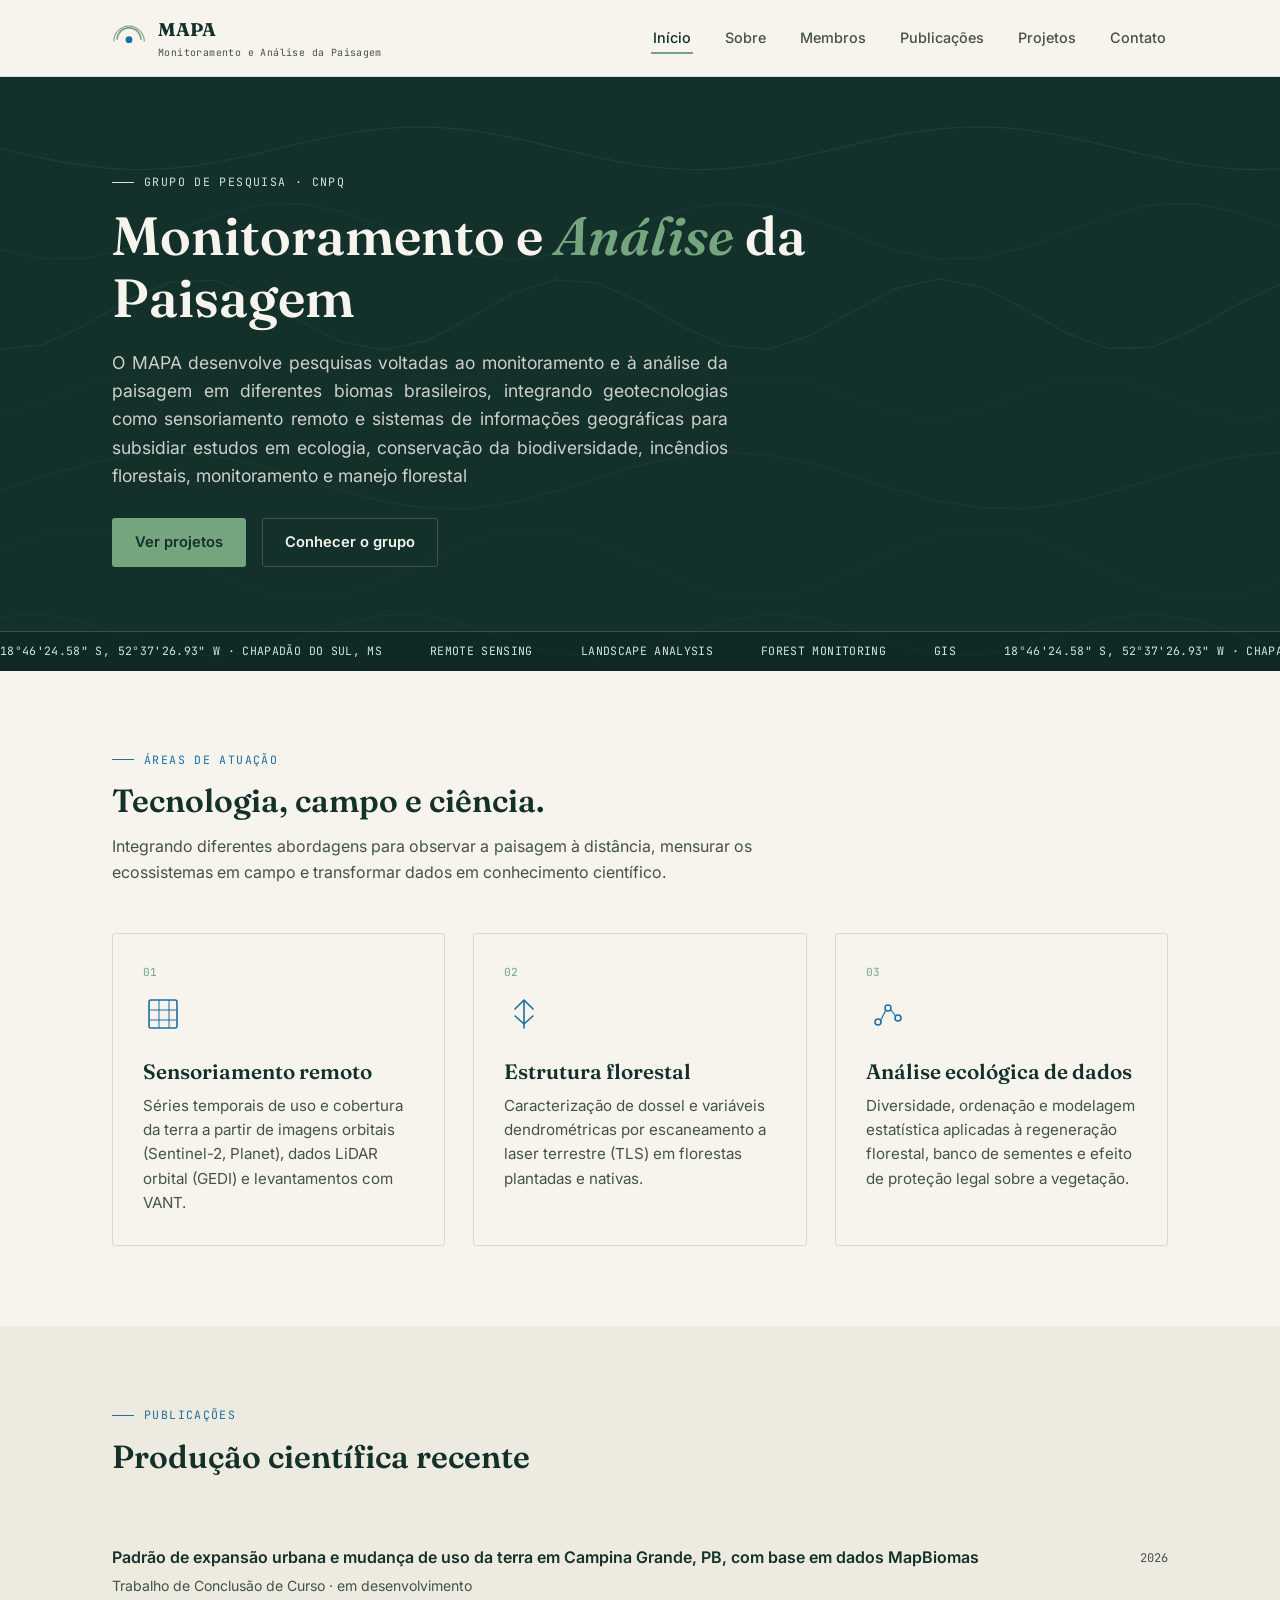
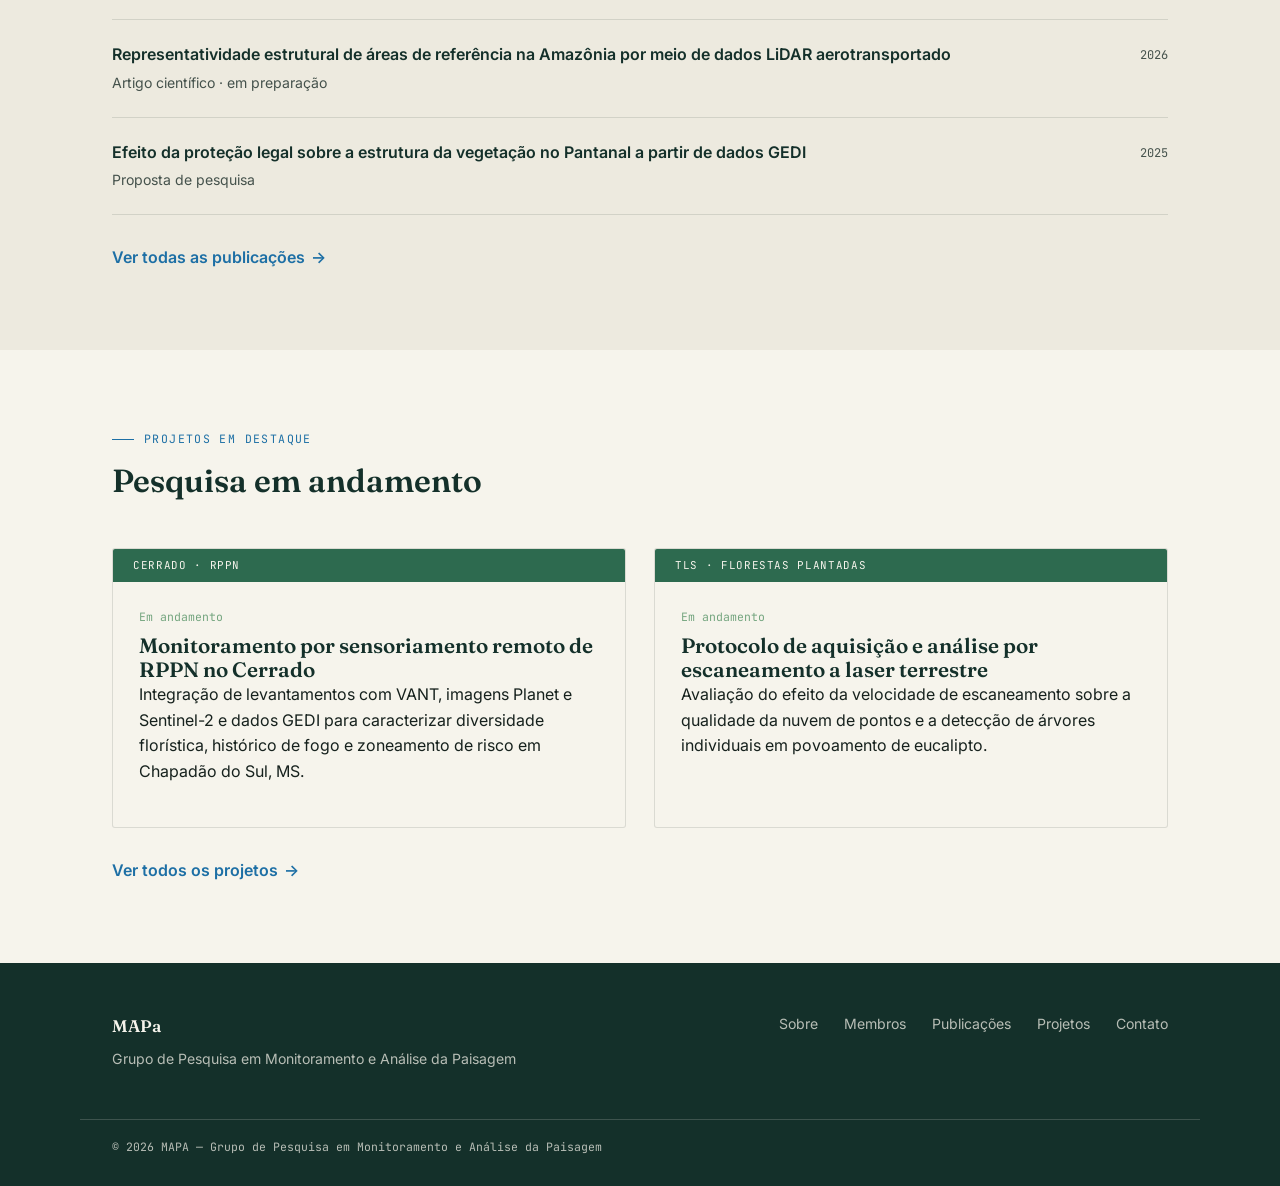
==== index.html @ 4687431b "Update index.html" ====
<!DOCTYPE html>
<html lang="pt-BR">
<head>
<meta charset="UTF-8">
<meta name="viewport" content="width=device-width, initial-scale=1.0">
<title>MAPA · Grupo de Pesquisa em Monitoramento e Análise da Paisagem</title>
<meta name="description" content="MAPA é um grupo de pesquisa dedicado ao monitoramento e à análise da paisagem por meio de sensoriamento remoto, estrutura florestal e ciência de dados ecológicos.">
<link rel="preconnect" href="https://fonts.googleapis.com">
<link rel="stylesheet" href="css/style.css">
</head>
<body>

<header class="site-header">
  <div class="wrap">
    <a href="index.html" class="brand">
      <svg class="brand-mark" viewBox="0 0 40 40" fill="none" xmlns="http://www.w3.org/2000/svg" aria-hidden="true">
        <path d="M2 24a18 18 0 1 1 36 0" stroke="#2D6A4F" stroke-width="1.5" opacity="0.55"/>
        <path d="M6 22a14 14 0 1 1 28 0" stroke="#74A57F" stroke-width="2"/>
        <circle cx="20" cy="22" r="4" fill="#1D6FA5"/>
      </svg>
      <span>MAPA<br><small>Monitoramento e Análise da Paisagem</small></span>
    </a>
    <button class="nav-toggle" aria-label="Abrir menu"><span></span><span></span><span></span></button>
    <nav class="primary-nav">
      <ul>
        <li><a href="index.html" class="active">Início</a></li>
        <li><a href="sobre.html">Sobre</a></li>
        <li><a href="membros.html">Membros</a></li>
        <li><a href="publicacoes.html">Publicações</a></li>
        <li><a href="projetos.html">Projetos</a></li>
        <li><a href="contato.html">Contato</a></li>
      </ul>
    </nav>
  </div>
</header>

<section class="hero">
  <svg class="hero-contours" viewBox="0 0 1200 500" preserveAspectRatio="none" xmlns="http://www.w3.org/2000/svg" aria-hidden="true">
    <path d="M0,60.0 L20,64.3 L40,68.3 L60,71.9 L80,74.7 L100,76.8 L120,77.8 L140,77.9 L160,76.9 L180,75.0 L200,72.2 L220,68.7 L240,64.7 L260,60.4 L280,56.1 L300,52.0 L320,48.4 L340,45.5 L360,43.4 L380,42.2 L400,42.1 L420,43.0 L440,44.8 L460,47.6 L480,51.0 L500,55.0 L520,59.2 L540,63.5 L560,67.6 L580,71.3 L600,74.3 L620,76.5 L640,77.7 L660,78.0 L680,77.2 L700,75.4 L720,72.7 L740,69.3 L760,65.4 L780,61.2 L800,56.9 L820,52.7 L840,49.0 L860,46.0 L880,43.7 L900,42.3 L920,42.0 L940,42.7 L960,44.4 L980,47.0 L1000,50.3 L1020,54.2 L1040,58.4 L1060,62.8 L1080,66.9 L1100,70.7 L1120,73.8 L1140,76.2 L1160,77.6 L1180,78.0 L1200,77.4" fill="none" stroke="#74A57F" stroke-width="1" opacity="0.25"/>
    <path d="M0,145.5 L40,153.1 L80,152.7 L120,144.4 L160,131.0 L200,117.3 L240,108.0 L280,106.4 L320,113.1 L360,125.6 L400,139.7 L440,150.4 L480,154.0 L520,149.2 L560,137.7 L600,123.5 L640,111.6 L680,106.1 L720,109.0 L760,119.2 L800,133.2 L840,146.1 L880,153.3 L920,152.4 L960,143.7 L1000,130.2 L1040,116.6 L1080,107.7 L1120,106.6 L1160,113.6 L1200,126.4" fill="none" stroke="#1D6FA5" stroke-width="1" opacity="0.3"/>
    <path d="M0,229.6 L40,225.6 L80,208.9 L120,187.8 L160,172.8 L200,171.2 L240,184.0 L280,204.7 L320,223.1 L360,230.0 L400,222.0 L440,203.1 L480,182.7 L520,170.8 L560,173.5 L600,189.3 L640,210.4 L680,226.4 L720,229.3 L760,217.6 L800,197.2 L840,178.2 L880,170.0 L920,176.7 L960,194.9 L1000,215.7 L1040,228.7 L1080,227.4 L1120,212.5 L1160,191.5 L1200,174.6" fill="none" stroke="#74A57F" stroke-width="1" opacity="0.22"/>
    <path d="M0,285.5 L40,273.6 L80,259.3 L120,252.1 L160,256.8 L200,270.3 L240,283.6 L280,287.9 L320,280.2 L360,265.8 L400,254.2 L440,253.1 L480,263.2 L520,277.9 L560,287.3 L600,285.2 L640,273.0 L680,258.8 L720,252.0 L760,257.2 L800,270.9 L840,284.0 L880,287.8 L920,279.7 L960,265.2 L1000,253.9 L1040,253.3 L1080,263.8 L1120,278.4 L1160,287.5 L1200,284.9" fill="none" stroke="#1D6FA5" stroke-width="1" opacity="0.18"/>
    <path d="M0,348.0 L40,336.7 L80,326.1 L120,318.6 L160,316.0 L200,318.8 L240,326.4 L280,337.1 L320,348.4 L360,357.8 L400,363.2 L440,363.4 L480,358.3 L520,349.0 L560,337.7 L600,326.9 L640,319.1 L680,316.0 L720,318.3 L760,325.5 L800,336.0 L840,347.4 L880,357.1 L920,362.9 L960,363.6 L1000,358.9 L1040,350.0 L1080,338.8 L1120,327.8 L1160,319.7 L1200,316.1" fill="none" stroke="#74A57F" stroke-width="1" opacity="0.16"/>
    <path d="M0,399.5 L40,385.5 L80,380.0 L120,385.0 L160,398.8 L200,416.5 L240,431.9 L280,439.6 L320,437.1 L360,425.0 L400,407.7 L440,391.2 L480,381.3 L520,381.4 L560,391.5 L600,408.0 L640,425.3 L680,437.2 L720,439.6 L760,431.7 L800,416.2 L840,398.5 L880,384.9 L920,380.0 L960,385.6 L1000,399.7 L1040,417.4 L1080,432.5 L1120,439.8 L1160,436.6 L1200,424.1" fill="none" stroke="#1D6FA5" stroke-width="1" opacity="0.14"/>
    <path d="M0,454.3 L40,452.4 L80,459.2 L120,471.4 L160,482.9 L200,488.0 L240,484.2 L280,473.3 L320,460.8 L360,452.9 L400,453.5 L440,462.2 L480,474.9 L520,485.1 L560,487.8 L600,481.7 L640,469.8 L680,458.0 L720,452.1 L760,455.2 L800,465.6 L840,478.2 L880,486.7 L920,487.0 L960,478.8 L1000,466.3 L1040,455.6 L1080,452.1 L1120,457.4 L1160,469.1 L1200,481.1" fill="none" stroke="#74A57F" stroke-width="1" opacity="0.12"/>
  </svg>

  <div class="wrap">
    <div class="hero-inner fade-in">
      <div class="eyebrow">Grupo de Pesquisa · CNPq</div>
      <h1>Monitoramento e <em>Análise</em> da Paisagem</h1>
      <p class="lede" style="text-align: justify;">O MAPA desenvolve pesquisas voltadas ao monitoramento e à análise da paisagem em diferentes biomas brasileiros, integrando geotecnologias como sensoriamento remoto e sistemas de informações geográficas para subsidiar estudos em ecologia, conservação da biodiversidade, incêndios florestais, monitoramento e manejo florestal</p>
      <div class="hero-actions">
        <a href="projetos.html" class="btn btn-primary">Ver projetos</a>
        <a href="sobre.html" class="btn btn-ghost">Conhecer o grupo</a>
      </div>
    </div>
  </div>

  <div class="ticker">
    <div class="ticker-track">
      <span>18°46'24.58" S, 52°37'26.93" W · CHAPADÃO DO SUL, MS</span>
      <span>REMOTE SENSING</span>
      <span>LANDSCAPE ANALYSIS</span>
      <span>FOREST MONITORING</span>
      <span>GIS</span>
      <span>18°46'24.58" S, 52°37'26.93" W · CHAPADÃO DO SUL, MS</span>
      <span>REMOTE SENSING</span>
      <span>LANDSCAPE ANALYSIS</span>
      <span>FOREST MONITORING</span>
      <span>GIS</span>
    </div>
  </div>
</section>

<section class="section">
  <div class="wrap">
    <div class="section-head">
      <div class="eyebrow">Áreas de atuação</div>
      <h2>Tecnologia, campo e ciência.</h2>
      <p style="text-align: justify;">Integrando diferentes abordagens para observar a paisagem à distância, mensurar os ecossistemas em campo e transformar dados em conhecimento científico.</p>
    </div>
    <div class="grid-3">
      <div class="card">
        <span class="card-index">01</span>
        <svg class="icon" viewBox="0 0 40 40" fill="none" xmlns="http://www.w3.org/2000/svg" aria-hidden="true">
          <rect x="6" y="6" width="28" height="28" rx="2" stroke="currentColor" stroke-width="1.6"/>
          <path d="M6 16h28M6 26h28M16 6v28M26 6v28" stroke="currentColor" stroke-width="1"/>
        </svg>
        <h3>Sensoriamento remoto</h3>
        <p>Séries temporais de uso e cobertura da terra a partir de imagens orbitais (Sentinel-2, Planet), dados LiDAR orbital (GEDI) e levantamentos com VANT.</p>
      </div>
      <div class="card">
        <span class="card-index">02</span>
        <svg class="icon" viewBox="0 0 40 40" fill="none" xmlns="http://www.w3.org/2000/svg" aria-hidden="true">
          <path d="M20 6v28M20 6l-9 9M20 6l9 9M11 22l9 8 9-8" stroke="currentColor" stroke-width="1.6" stroke-linecap="round" stroke-linejoin="round"/>
        </svg>
        <h3>Estrutura florestal</h3>
        <p>Caracterização de dossel e variáveis dendrométricas por escaneamento a laser terrestre (TLS) em florestas plantadas e nativas.</p>
      </div>
      <div class="card">
        <span class="card-index">03</span>
        <svg class="icon" viewBox="0 0 40 40" fill="none" xmlns="http://www.w3.org/2000/svg" aria-hidden="true">
          <circle cx="12" cy="28" r="3" stroke="currentColor" stroke-width="1.6"/>
          <circle cx="22" cy="14" r="3" stroke="currentColor" stroke-width="1.6"/>
          <circle cx="32" cy="24" r="3" stroke="currentColor" stroke-width="1.6"/>
          <path d="M14.6 26.5L19.6 16.5M24.6 15.5L29.6 22" stroke="currentColor" stroke-width="1.2"/>
        </svg>
        <h3>Análise ecológica de dados</h3>
        <p>Diversidade, ordenação e modelagem estatística aplicadas à regeneração florestal, banco de sementes e efeito de proteção legal sobre a vegetação.</p>
      </div>
    </div>
  </div>
</section>

<section class="section section-alt">
  <div class="wrap">
    <div class="section-head">
      <div class="eyebrow">Publicações</div>
      <h2>Produção científica recente</h2>
    </div>

    <div class="list-row">
      <div>
        <div class="title">Padrão de expansão urbana e mudança de uso da terra em Campina Grande, PB, com base em dados MapBiomas</div>
        <div class="authors">Trabalho de Conclusão de Curso · em desenvolvimento</div>
      </div>
      <div class="meta">2026</div>
    </div>
    <div class="list-row">
      <div>
        <div class="title">Representatividade estrutural de áreas de referência na Amazônia por meio de dados LiDAR aerotransportado</div>
        <div class="authors">Artigo científico · em preparação</div>
      </div>
      <div class="meta">2026</div>
    </div>
    <div class="list-row">
      <div>
        <div class="title">Efeito da proteção legal sobre a estrutura da vegetação no Pantanal a partir de dados GEDI</div>
        <div class="authors">Proposta de pesquisa</div>
      </div>
      <div class="meta">2025</div>
    </div>

    <div class="section-foot">
      <a href="publicacoes.html" class="link-arrow">Ver todas as publicações</a>
    </div>
  </div>
</section>

<section class="section">
  <div class="wrap">
    <div class="section-head">
      <div class="eyebrow">Projetos em destaque</div>
      <h2>Pesquisa em andamento</h2>
    </div>
    <div class="grid-2">
      <div class="project-card">
        <div class="tag-strip">Cerrado · RPPN</div>
        <div class="body">
          <span class="status">Em andamento</span>
          <h3>Monitoramento por sensoriamento remoto de RPPN no Cerrado</h3>
          <p>Integração de levantamentos com VANT, imagens Planet e Sentinel-2 e dados GEDI para caracterizar diversidade florística, histórico de fogo e zoneamento de risco em Chapadão do Sul, MS.</p>
        </div>
      </div>
      <div class="project-card">
        <div class="tag-strip">TLS · Florestas plantadas</div>
        <div class="body">
          <span class="status">Em andamento</span>
          <h3>Protocolo de aquisição e análise por escaneamento a laser terrestre</h3>
          <p>Avaliação do efeito da velocidade de escaneamento sobre a qualidade da nuvem de pontos e a detecção de árvores individuais em povoamento de eucalipto.</p>
        </div>
      </div>
    </div>
    <div class="section-foot">
      <a href="projetos.html" class="link-arrow">Ver todos os projetos</a>
    </div>
  </div>
</section>

<footer class="site-footer">
  <div class="wrap">
    <div>
      <div class="foot-brand">MAPa</div>
      <p>Grupo de Pesquisa em Monitoramento e Análise da Paisagem</p>
    </div>
    <div class="foot-links">
      <a href="sobre.html">Sobre</a>
      <a href="membros.html">Membros</a>
      <a href="publicacoes.html">Publicações</a>
      <a href="projetos.html">Projetos</a>
      <a href="contato.html">Contato</a>
    </div>
  </div>
  <div class="wrap foot-bottom">
    © 2026 MAPA — Grupo de Pesquisa em Monitoramento e Análise da Paisagem
  </div>
</footer>

<script src="js/main.js"></script>
</body>
</html>
---- css/style.css ----
/* =========================================================
   MAPa — Grupo de Pesquisa em Monitoramento e Análise da Paisagem
   Design tokens
   ========================================================= */

@import url('https://fonts.googleapis.com/css2?family=Fraunces:ital,opsz,wght@0,9..144,400;0,9..144,500;0,9..144,600;0,9..144,700;1,9..144,500&family=Inter:wght@400;500;600;700&family=JetBrains+Mono:wght@400;500&display=swap');

:root{
  /* color */
  --forest-deep:  #14302A;
  --forest-mid:   #2D6A4F;
  --moss:         #74A57F;
  --sky-blue:     #1D6FA5;
  --sky-pale:     #CFE3EE;
  --paper:        #F6F4EC;
  --paper-dim:    #EDEADF;
  --ink:          #16211D;
  --ink-soft:     #45524C;
  --soil:         #B5651D;
  --line:         rgba(22,33,29,0.12);
  --line-on-dark: rgba(246,244,236,0.18);

  /* type */
  --font-display: 'Fraunces', serif;
  --font-body: 'Inter', sans-serif;
  --font-mono: 'JetBrains Mono', monospace;

  /* layout */
  --maxw: 1120px;
  --radius: 3px;
}

*, *::before, *::after{ box-sizing: border-box; }

html{ scroll-behavior: smooth; }

body{
  margin:0;
  background: var(--paper);
  color: var(--ink);
  font-family: var(--font-body);
  font-size: 16px;
  line-height: 1.6;
  -webkit-font-smoothing: antialiased;
}

img{ max-width:100%; display:block; }

a{ color: inherit; text-decoration: none; }

.wrap{
  max-width: var(--maxw);
  margin: 0 auto;
  padding: 0 32px;
}

h1,h2,h3,h4{
  font-family: var(--font-display);
  font-weight: 600;
  line-height: 1.15;
  margin: 0;
  color: var(--forest-deep);
}

h2{ font-size: 2rem; }
h3{ font-size: 1.3rem; }

p{ margin: 0 0 1em 0; }

.eyebrow{
  font-family: var(--font-mono);
  font-size: 0.72rem;
  letter-spacing: 0.12em;
  text-transform: uppercase;
  color: var(--sky-blue);
  display:flex;
  align-items:center;
  gap: 10px;
  margin-bottom: 14px;
}
.eyebrow::before{
  content:"";
  width: 22px; height: 1px;
  background: var(--sky-blue);
  display:inline-block;
}

/* focus visibility */
a:focus-visible, button:focus-visible{
  outline: 2px solid var(--sky-blue);
  outline-offset: 3px;
}

@media (prefers-reduced-motion: reduce){
  *{ animation: none !important; transition: none !important; }
  html{ scroll-behavior: auto; }
}

/* =========================================================
   Header / Nav
   ========================================================= */

.site-header{
  position: sticky;
  top: 0;
  z-index: 50;
  background: var(--paper);
  border-bottom: 1px solid var(--line);
}

.site-header .wrap{
  display:flex;
  align-items:center;
  justify-content:space-between;
  height: 76px;
}

.brand{
  display:flex;
  align-items:center;
  gap: 12px;
  font-family: var(--font-display);
  font-weight: 700;
  font-size: 1.15rem;
  color: var(--forest-deep);
}

.brand-mark{
  width: 34px; height: 34px;
  flex-shrink:0;
}

.brand small{
  display:block;
  font-family: var(--font-mono);
  font-weight: 400;
  font-size: 0.62rem;
  letter-spacing: 0.04em;
  color: var(--ink-soft);
  text-transform: none;
}

nav.primary-nav ul{
  list-style:none;
  display:flex;
  gap: 30px;
  margin:0; padding:0;
}

nav.primary-nav a{
  font-size: 0.9rem;
  font-weight: 500;
  color: var(--ink-soft);
  padding: 6px 2px;
  border-bottom: 2px solid transparent;
  transition: color .15s ease, border-color .15s ease;
}

nav.primary-nav a:hover,
nav.primary-nav a.active{
  color: var(--forest-deep);
  border-color: var(--moss);
}

.nav-toggle{
  display:none;
  background:none; border:none; cursor:pointer;
  padding: 8px;
}
.nav-toggle span{
  display:block; width: 22px; height: 2px; background: var(--forest-deep);
  margin: 4px 0;
}

@media (max-width: 820px){
  nav.primary-nav{
    position:absolute;
    top: 76px; left:0; right:0;
    background: var(--paper);
    border-bottom: 1px solid var(--line);
    display:none;
  }
  nav.primary-nav.open{ display:block; }
  nav.primary-nav ul{
    flex-direction:column;
    gap:0;
    padding: 8px 32px 20px;
  }
  nav.primary-nav li{ border-bottom: 1px solid var(--line); }
  nav.primary-nav a{ display:block; padding: 14px 0; border-bottom:none; }
  .nav-toggle{ display:block; }
}

/* =========================================================
   Hero
   ========================================================= */

.hero{
  position:relative;
  background: var(--forest-deep);
  color: var(--paper);
  overflow:hidden;
  padding: 96px 0 0 0;
}

.hero-contours{
  position:absolute;
  inset:0;
  width:100%;
  height:100%;
  opacity: 0.5;
}

.hero .wrap{
  position:relative;
  z-index:2;
}

.hero-inner{
  max-width: 720px;
  padding-bottom: 64px;
}

.hero .eyebrow{ color: var(--sky-pale); }
.hero .eyebrow::before{ background: var(--sky-pale); }

.hero h1{
  color: var(--paper);
  font-size: clamp(2.1rem, 4.2vw, 3.4rem);
  margin-bottom: 20px;
}

.hero h1 em{
  font-style: italic;
  color: var(--moss);
}

.hero p.lede{
  font-size: 1.1rem;
  color: rgba(246,244,236,0.82);
  max-width: 56ch;
}

.hero-actions{
  display:flex;
  gap: 16px;
  margin-top: 28px;
}

.btn{
  display:inline-flex;
  align-items:center;
  gap:8px;
  padding: 12px 22px;
  border-radius: var(--radius);
  font-weight: 600;
  font-size: 0.92rem;
  border: 1px solid transparent;
  cursor:pointer;
}

.btn-primary{
  background: var(--moss);
  color: var(--forest-deep);
}
.btn-primary:hover{ background: #86b491; }

.btn-ghost{
  border-color: var(--line-on-dark);
  color: var(--paper);
}
.btn-ghost:hover{ border-color: var(--paper); }

/* coordinate ticker */
.ticker{
  position: relative;
  z-index: 2;
  border-top: 1px solid var(--line-on-dark);
  background: rgba(0,0,0,0.14);
  overflow:hidden;
  white-space:nowrap;
}
.ticker-track{
  display:inline-flex;
  align-items:center;
  gap: 48px;
  padding: 10px 0;
  font-family: var(--font-mono);
  font-size: 0.72rem;
  letter-spacing: 0.03em;
  color: var(--sky-pale);
  animation: ticker-scroll 32s linear infinite;
}
.ticker-track span{ flex-shrink:0; }
@keyframes ticker-scroll{
  from{ transform: translateX(0); }
  to{ transform: translateX(-50%); }
}

/* =========================================================
   Focus areas / feature grid
   ========================================================= */

.section{ padding: 80px 0; }
.section-tight{ padding: 56px 0; }
.section-alt{ background: var(--paper-dim); }
.section-dark{ background: var(--forest-deep); color: var(--paper); }

.section-head{
  max-width: 640px;
  margin-bottom: 48px;
}

.section-head h2{ margin-bottom: 14px; }
.section-dark .section-head h2{ color: var(--paper); }
.section-head p{ color: var(--ink-soft); }
.section-dark .section-head p{ color: rgba(246,244,236,0.75); }

.grid-3{
  display:grid;
  grid-template-columns: repeat(3, 1fr);
  gap: 28px;
}
.grid-2{
  display:grid;
  grid-template-columns: repeat(2, 1fr);
  gap: 28px;
}

@media (max-width: 900px){
  .grid-3{ grid-template-columns: 1fr; }
  .grid-2{ grid-template-columns: 1fr; }
}

.card{
  background: var(--paper);
  border: 1px solid var(--line);
  border-radius: var(--radius);
  padding: 30px;
}

.card .icon{
  width: 40px; height: 40px;
  margin-bottom: 18px;
  color: var(--sky-blue);
}

.card h3{ margin-bottom: 10px; }
.card p{ color: var(--ink-soft); font-size: 0.95rem; margin-bottom: 0; }

.card-index{
  font-family: var(--font-mono);
  font-size: 0.7rem;
  color: var(--moss);
  margin-bottom: 12px;
  display:block;
}

/* =========================================================
   Lists: publications, projects preview, members
   ========================================================= */

.list-row{
  display:flex;
  justify-content:space-between;
  gap: 24px;
  padding: 22px 0;
  border-bottom: 1px solid var(--line);
}
.list-row:first-child{ border-top: 1px solid var(--line); }

.list-row .meta{
  font-family: var(--font-mono);
  font-size: 0.75rem;
  color: var(--ink-soft);
  white-space: nowrap;
  padding-top: 4px;
}

.list-row .title{
  font-weight: 600;
  color: var(--forest-deep);
  margin-bottom: 4px;
}

.list-row .authors{
  font-size: 0.88rem;
  color: var(--ink-soft);
}

.section-foot{
  margin-top: 30px;
}

.link-arrow{
  font-weight: 600;
  color: var(--sky-blue);
  display:inline-flex;
  align-items:center;
  gap: 6px;
}
.link-arrow::after{ content:"→"; }

/* project cards */
.project-card{
  border: 1px solid var(--line);
  border-radius: var(--radius);
  overflow:hidden;
  background: var(--paper);
}
.project-card .tag-strip{
  background: var(--forest-mid);
  color: var(--paper);
  font-family: var(--font-mono);
  font-size: 0.68rem;
  letter-spacing: 0.06em;
  text-transform: uppercase;
  padding: 8px 20px;
}
.project-card .body{ padding: 26px; }
.project-card .status{
  font-family: var(--font-mono);
  font-size: 0.72rem;
  color: var(--moss);
  margin-bottom: 8px;
  display:block;
}

/* =========================================================
   Team / members
   ========================================================= */

.team-grid{
  display:grid;
  grid-template-columns: repeat(3, 1fr);
  gap: 32px 28px;
}
@media (max-width: 900px){ .team-grid{ grid-template-columns: repeat(2,1fr); } }
@media (max-width: 600px){ .team-grid{ grid-template-columns: 1fr; } }

.member{
  border-top: 2px solid var(--forest-mid);
  padding-top: 16px;
}
.member .avatar{
  width: 100%;
  aspect-ratio: 1;
  background: var(--paper-dim);
  border: 1px solid var(--line);
  border-radius: var(--radius);
  margin-bottom: 14px;
  display:flex;
  align-items:center;
  justify-content:center;
  color: var(--moss);
}
.member h3{ font-size: 1.05rem; margin-bottom: 2px; }
.member .role{
  font-family: var(--font-mono);
  font-size: 0.72rem;
  color: var(--sky-blue);
  text-transform: uppercase;
  letter-spacing: 0.04em;
  margin-bottom: 10px;
  display:block;
}
.member p{ font-size: 0.88rem; color: var(--ink-soft); }
.member .links{ display:flex; gap: 14px; margin-top: 10px; }
.member .links a{
  font-family: var(--font-mono);
  font-size: 0.72rem;
  color: var(--forest-mid);
  border-bottom: 1px solid var(--moss);
}

.group-label{
  font-family: var(--font-mono);
  font-size: 0.78rem;
  text-transform: uppercase;
  letter-spacing: 0.08em;
  color: var(--ink-soft);
  border-bottom: 1px solid var(--line);
  padding-bottom: 10px;
  margin: 56px 0 30px;
}
.group-label:first-of-type{ margin-top: 0; }

/* =========================================================
   Page hero (inner pages, simpler than home)
   ========================================================= */

.page-hero{
  background: var(--forest-deep);
  color: var(--paper);
  padding: 64px 0 40px;
  position:relative;
  overflow:hidden;
}
.page-hero .wrap{ position:relative; z-index:2; }
.page-hero h1{ color: var(--paper); font-size: clamp(1.8rem, 3.5vw, 2.6rem); }
.page-hero p{ color: rgba(246,244,236,0.78); max-width: 60ch; margin-top: 14px; }

/* =========================================================
   Contact
   ========================================================= */

.contact-grid{
  display:grid;
  grid-template-columns: 1fr 1fr;
  gap: 50px;
}
@media (max-width: 800px){ .contact-grid{ grid-template-columns: 1fr; } }

.contact-item{
  display:flex;
  gap: 16px;
  padding: 18px 0;
  border-bottom: 1px solid var(--line);
}
.contact-item .icon{ width: 22px; height:22px; color: var(--sky-blue); flex-shrink:0; margin-top: 3px; }
.contact-item .label{
  font-family: var(--font-mono);
  font-size: 0.7rem;
  text-transform: uppercase;
  letter-spacing: 0.06em;
  color: var(--ink-soft);
  margin-bottom: 4px;
}
.contact-item .value{ font-weight: 500; }

form.contact-form{ display:flex; flex-direction:column; gap: 16px; }
form.contact-form label{
  font-family: var(--font-mono);
  font-size: 0.72rem;
  text-transform: uppercase;
  letter-spacing: 0.05em;
  color: var(--ink-soft);
  margin-bottom: 6px;
  display:block;
}
form.contact-form input,
form.contact-form textarea{
  width:100%;
  padding: 12px 14px;
  border: 1px solid var(--line);
  border-radius: var(--radius);
  background: #fff;
  font-family: var(--font-body);
  font-size: 0.95rem;
  color: var(--ink);
}
form.contact-form textarea{ resize: vertical; min-height: 120px; }
form.contact-form button{ align-self:flex-start; margin-top: 6px; }

/* =========================================================
   Footer
   ========================================================= */

footer.site-footer{
  background: var(--forest-deep);
  color: rgba(246,244,236,0.72);
  padding: 50px 0 30px;
  font-size: 0.88rem;
}
footer.site-footer .wrap{
  display:flex;
  justify-content:space-between;
  align-items:flex-start;
  flex-wrap:wrap;
  gap: 24px;
}
footer.site-footer .foot-brand{
  font-family: var(--font-display);
  font-weight: 600;
  color: var(--paper);
  font-size: 1.05rem;
  margin-bottom: 8px;
}
footer.site-footer a:hover{ color: var(--paper); }
footer.site-footer .foot-links{ display:flex; gap: 26px; }
footer.site-footer .foot-bottom{
  border-top: 1px solid var(--line-on-dark);
  margin-top: 34px;
  padding-top: 18px;
  font-family: var(--font-mono);
  font-size: 0.72rem;
}

/* Simple fade-in on load */
.fade-in{ animation: fadeIn .6s ease both; }
@keyframes fadeIn{ from{ opacity:0; transform: translateY(6px);} to{ opacity:1; transform:none; } }
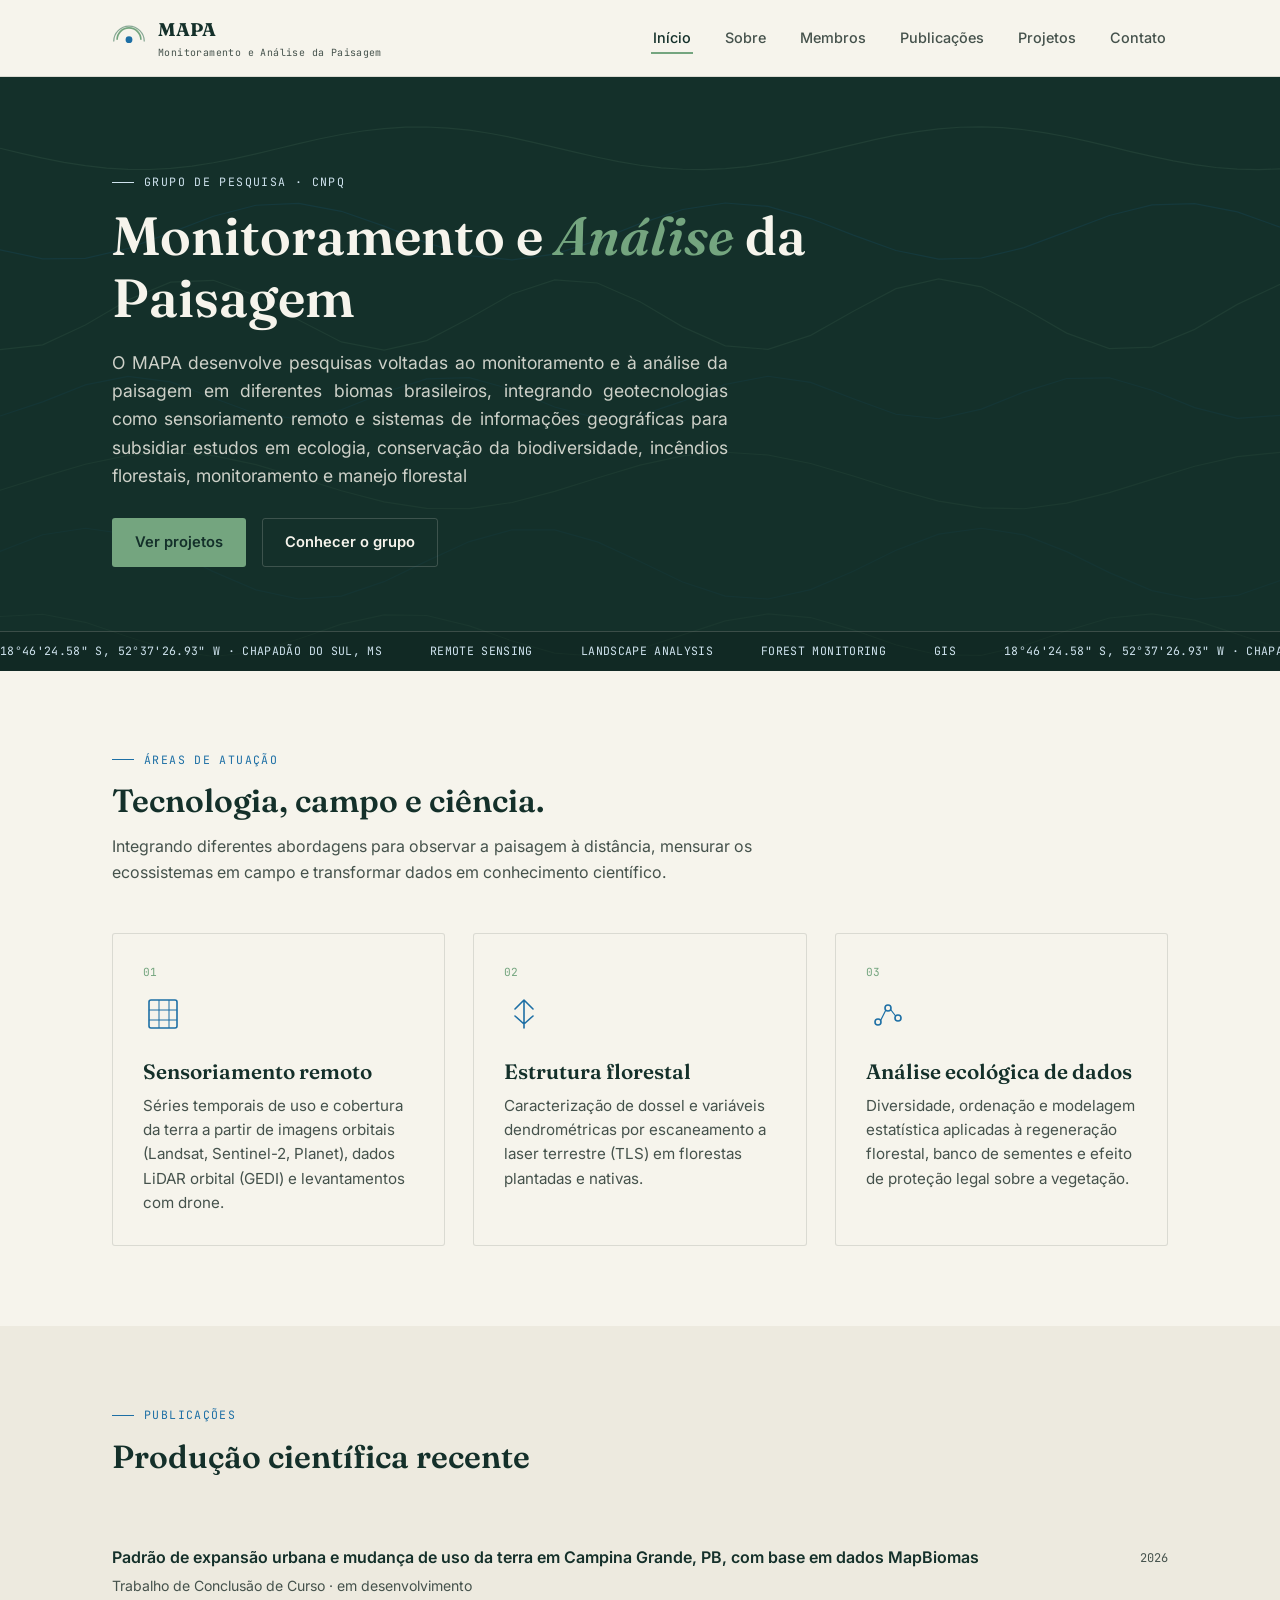
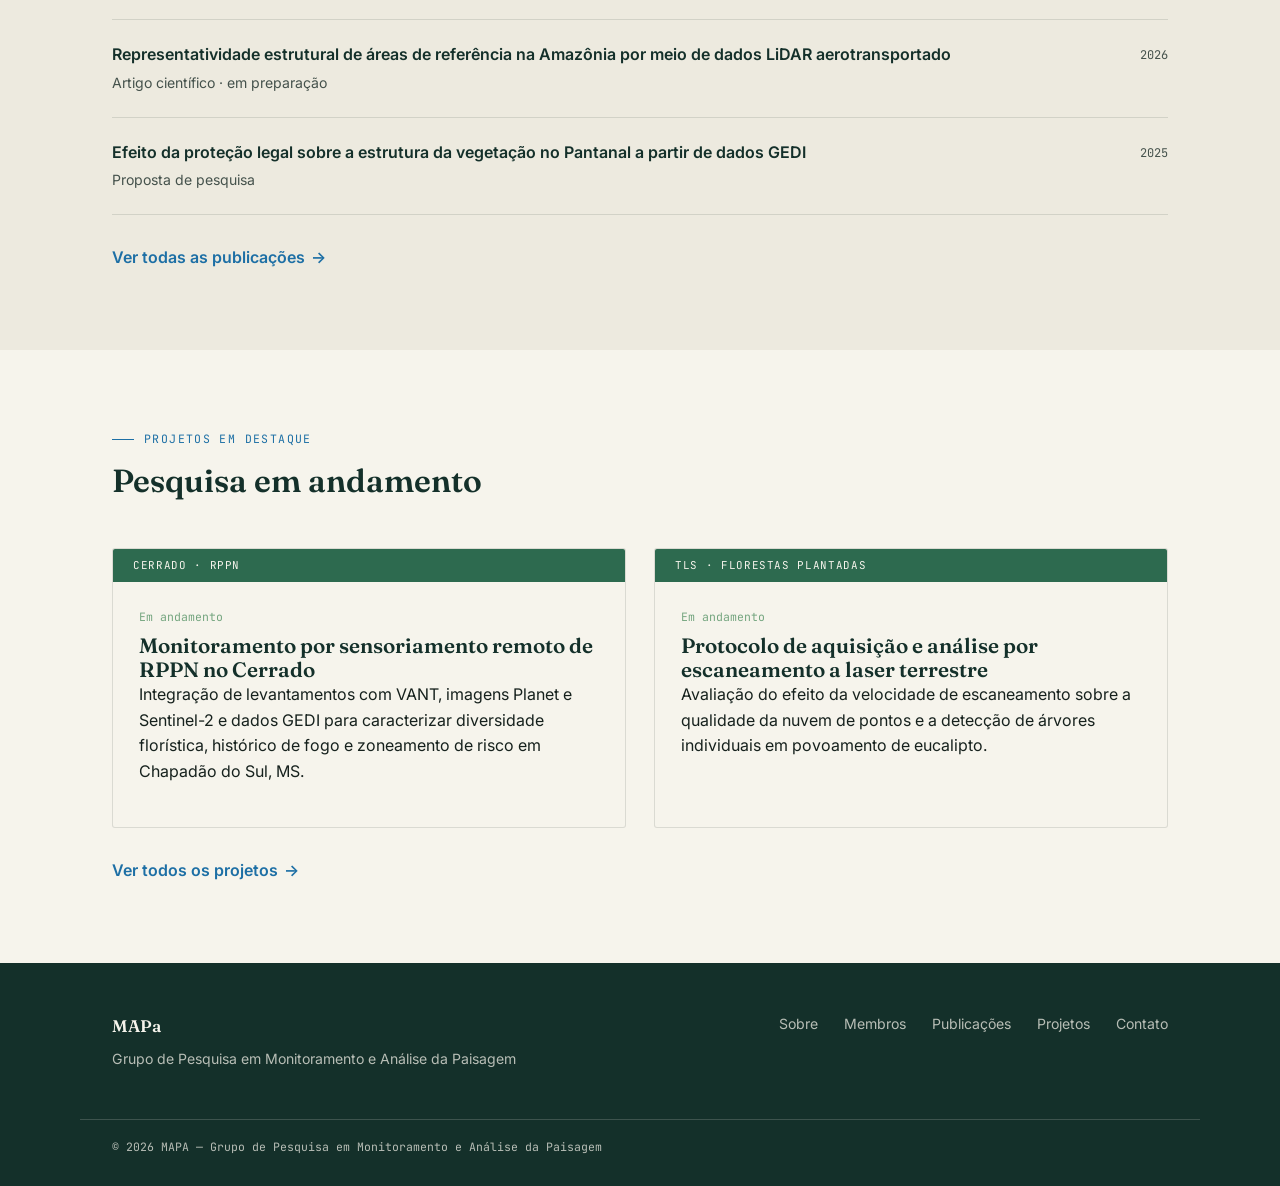
==== commit 705b3e14: "Update index.html" ====
--- a/index.html
+++ b/index.html
@@ -88,7 +88,7 @@
           <path d="M6 16h28M6 26h28M16 6v28M26 6v28" stroke="currentColor" stroke-width="1"/>
         </svg>
         <h3>Sensoriamento remoto</h3>
-        <p>Séries temporais de uso e cobertura da terra a partir de imagens orbitais (Sentinel-2, Planet), dados LiDAR orbital (GEDI) e levantamentos com VANT.</p>
+        <p>Séries temporais de uso e cobertura da terra a partir de imagens orbitais (Landsat, Sentinel-2, Planet), dados LiDAR orbital (GEDI) e levantamentos com drone.</p>
       </div>
       <div class="card">
         <span class="card-index">02</span>
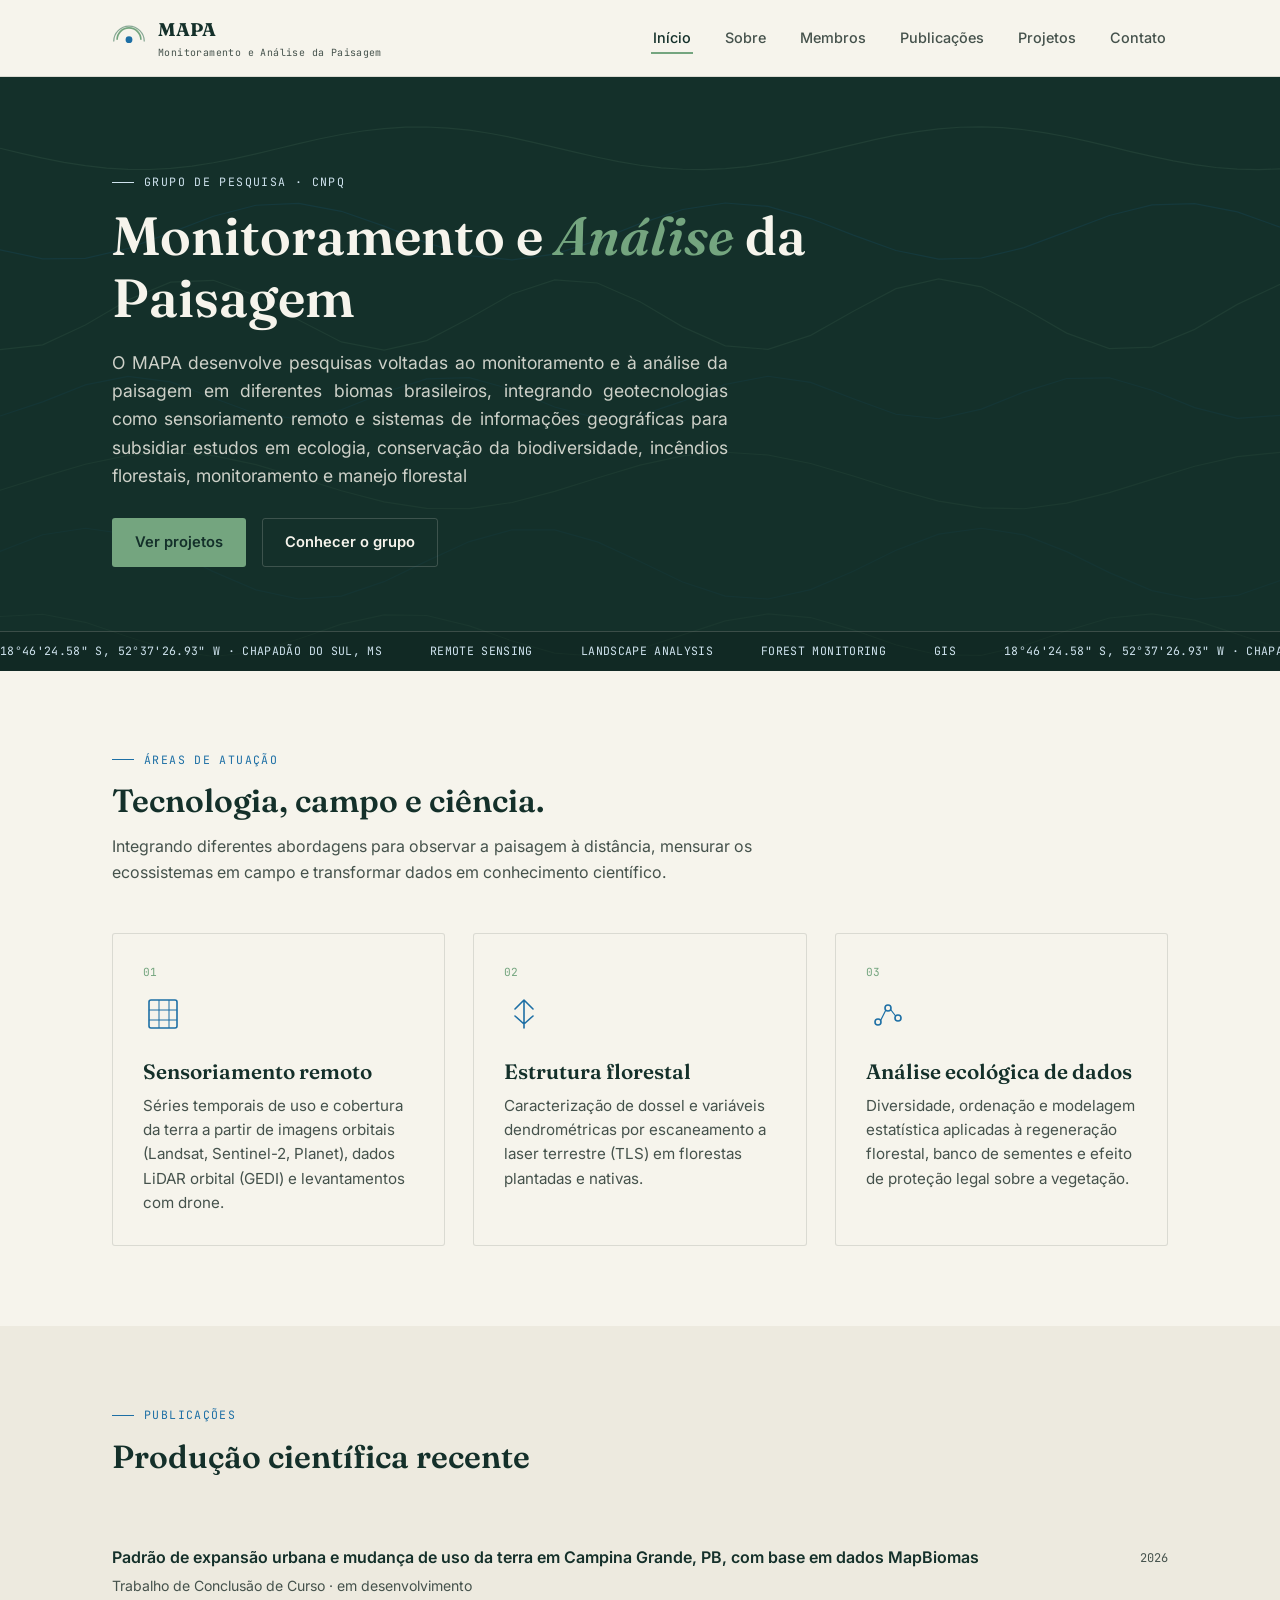
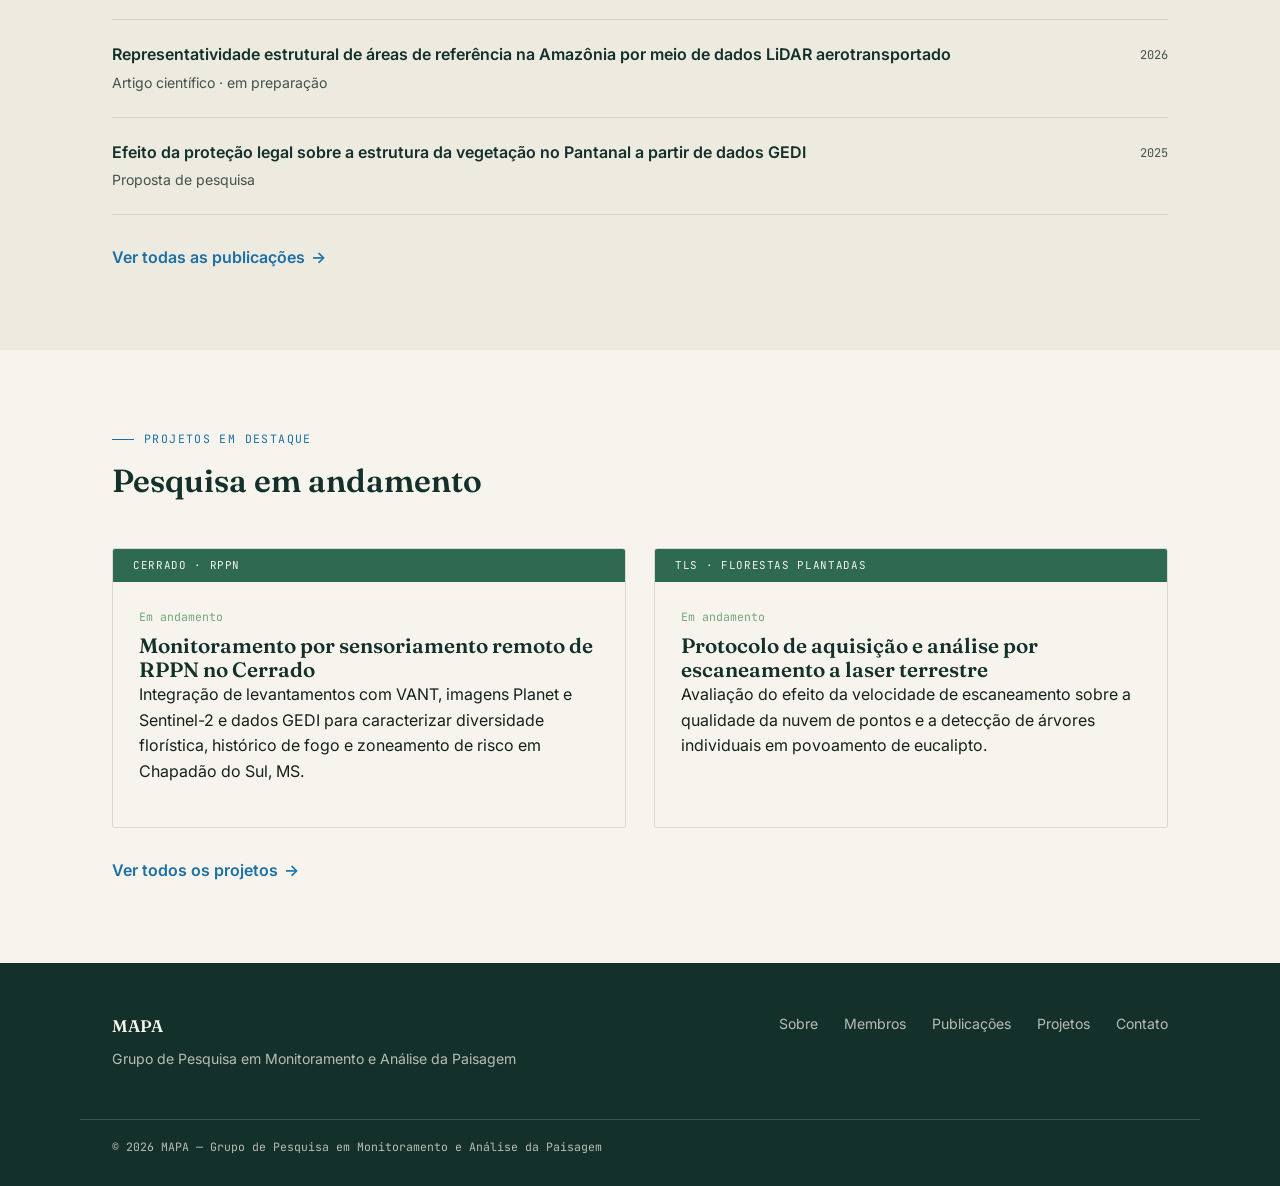
==== commit 95e7ee9b: "Update index.html" ====
--- a/index.html
+++ b/index.html
@@ -181,7 +181,7 @@
 <footer class="site-footer">
   <div class="wrap">
     <div>
-      <div class="foot-brand">MAPa</div>
+      <div class="foot-brand">MAPA</div>
       <p>Grupo de Pesquisa em Monitoramento e Análise da Paisagem</p>
     </div>
     <div class="foot-links">
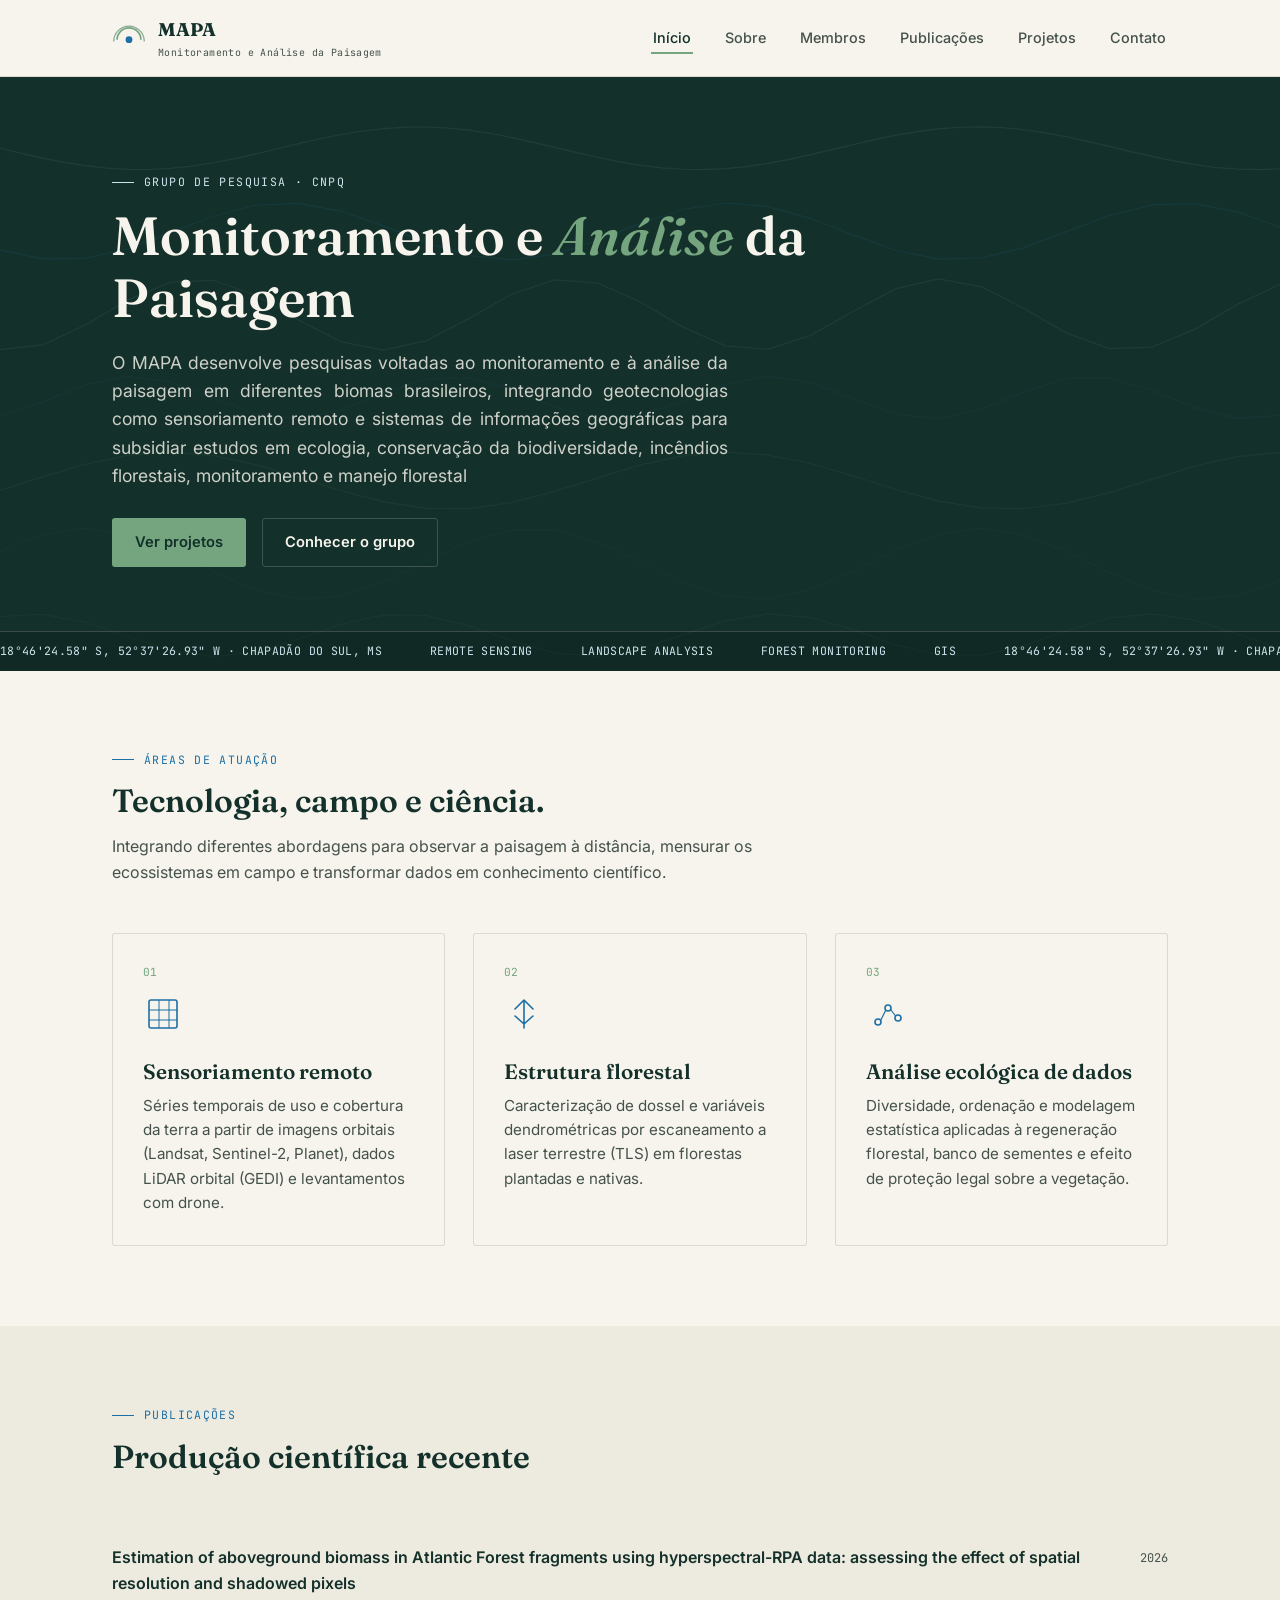
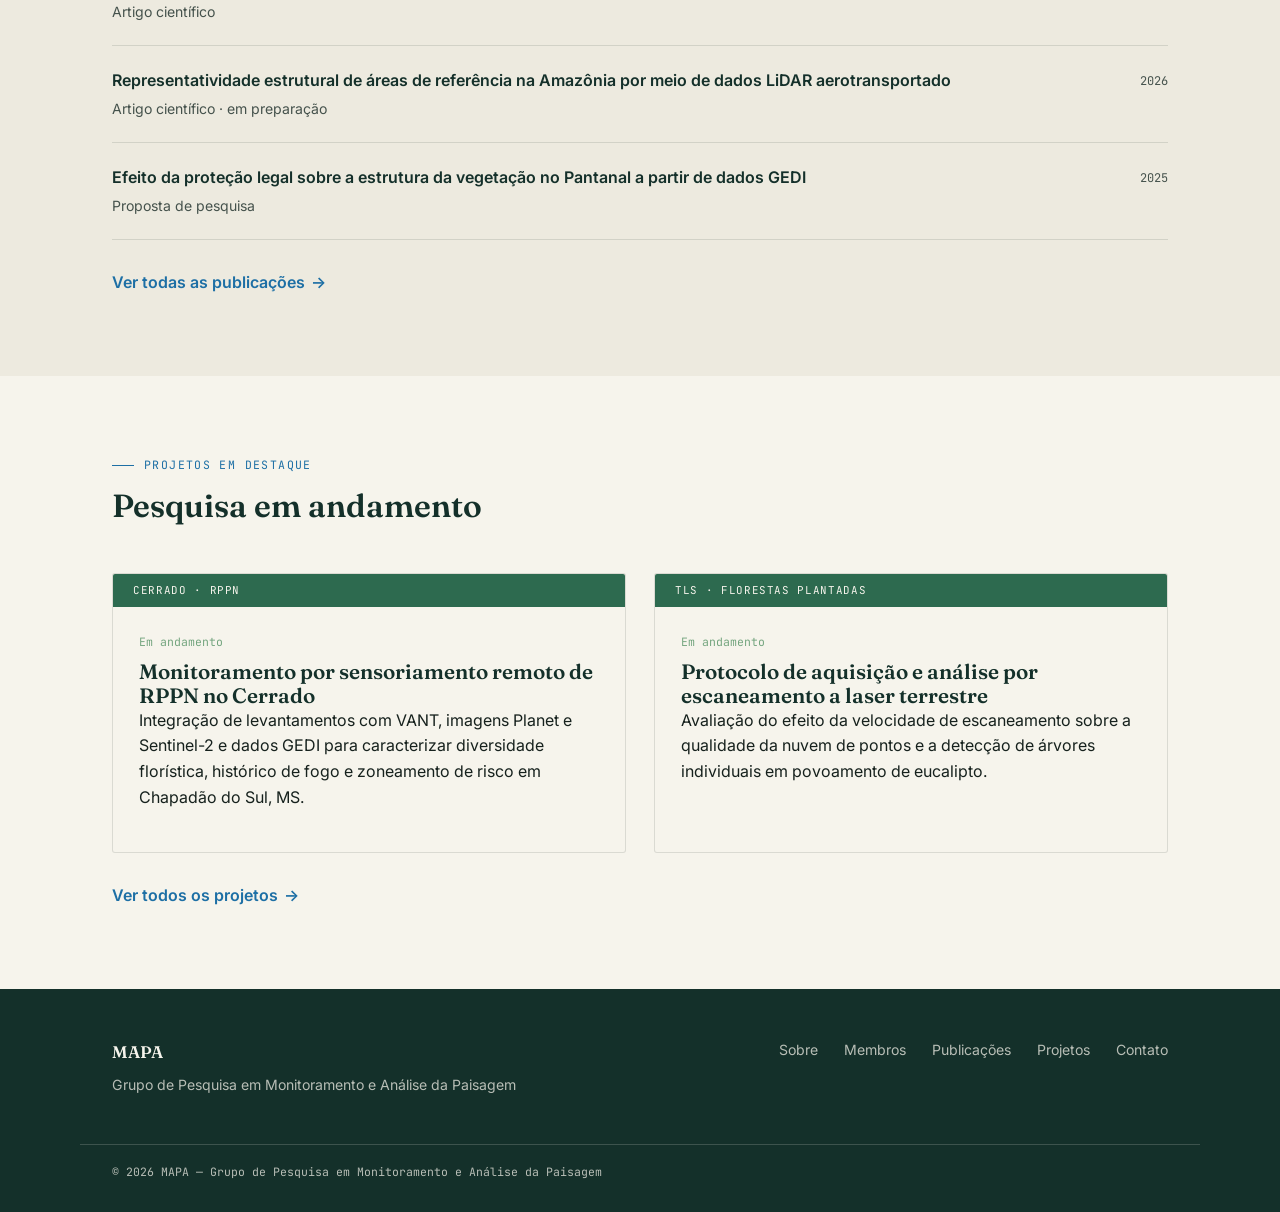
==== commit bb97722f: "Update index.html" ====
--- a/index.html
+++ b/index.html
@@ -122,8 +122,8 @@
 
     <div class="list-row">
       <div>
-        <div class="title">Padrão de expansão urbana e mudança de uso da terra em Campina Grande, PB, com base em dados MapBiomas</div>
-        <div class="authors">Trabalho de Conclusão de Curso · em desenvolvimento</div>
+        <div class="title">Estimation of aboveground biomass in Atlantic Forest fragments using hyperspectral-RPA data: assessing the effect of spatial resolution and shadowed pixels</div>
+        <div class="authors">Artigo científico</div>
       </div>
       <div class="meta">2026</div>
     </div>
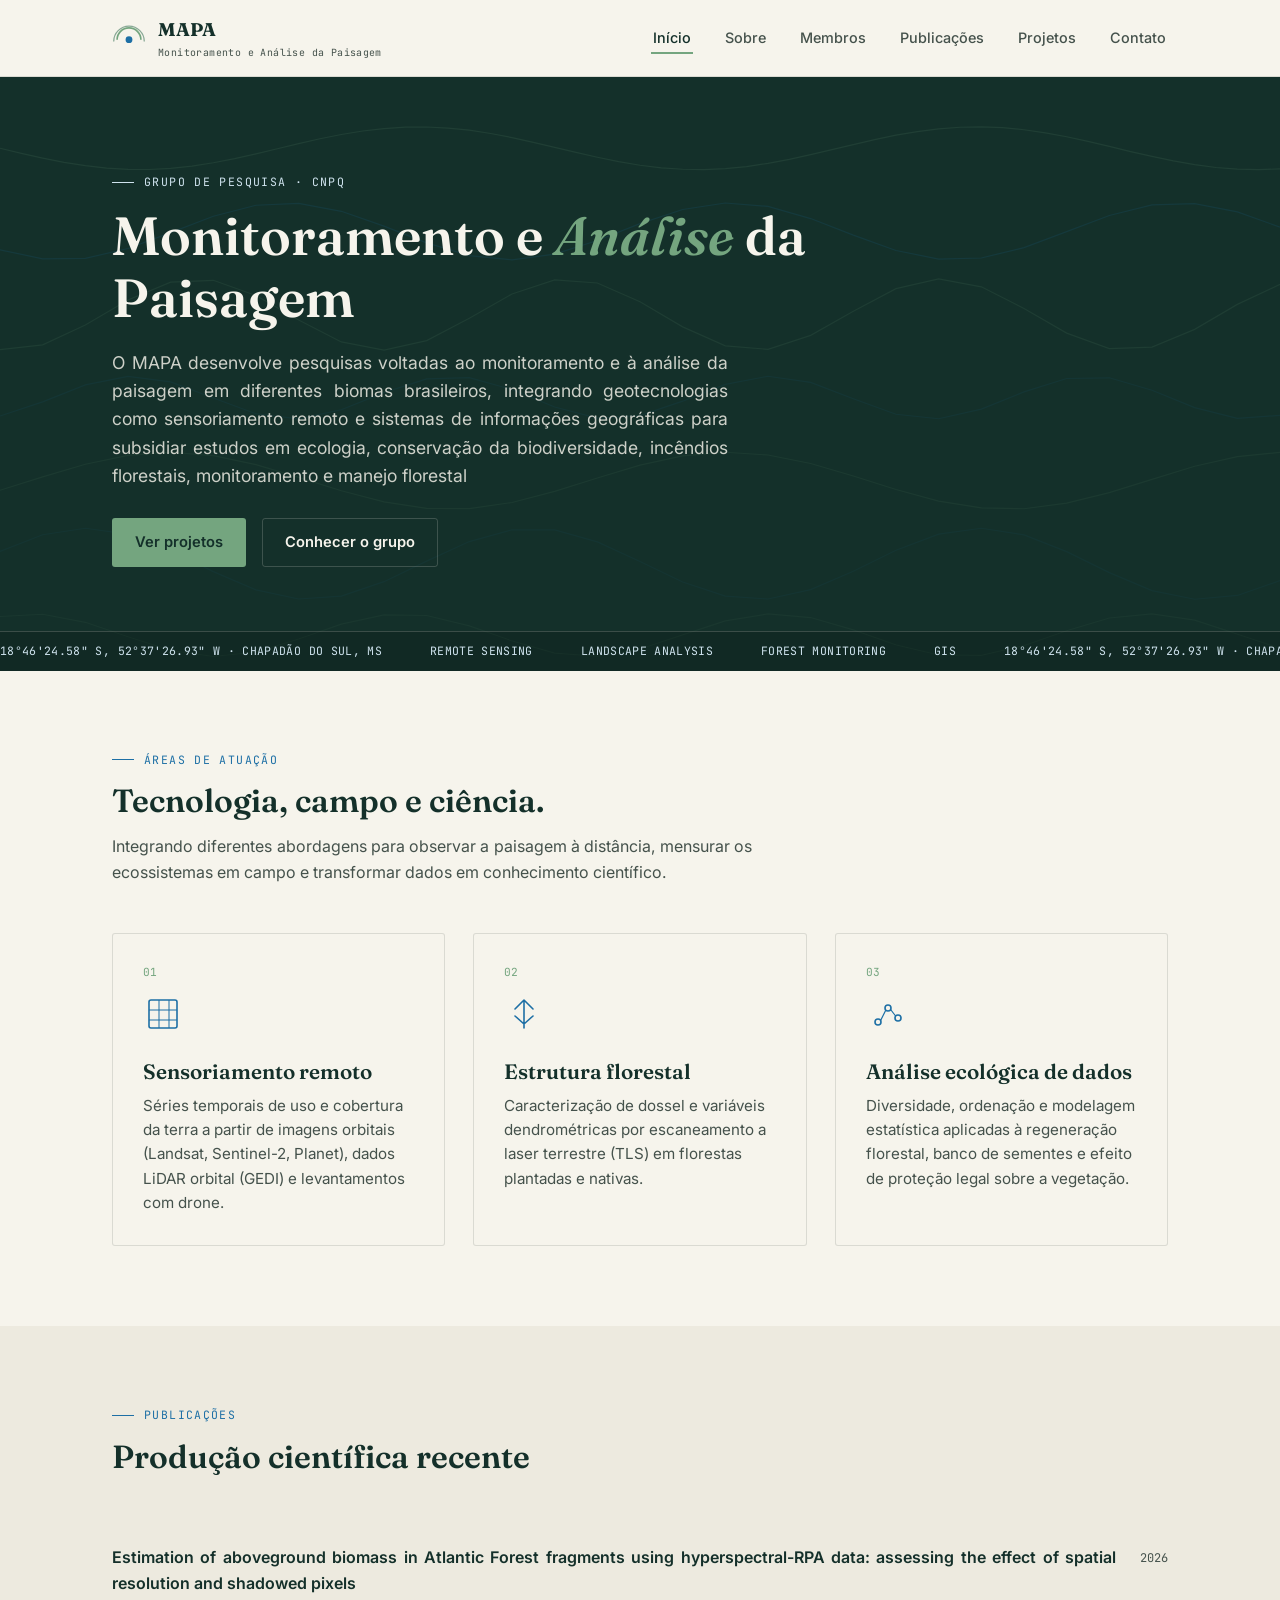
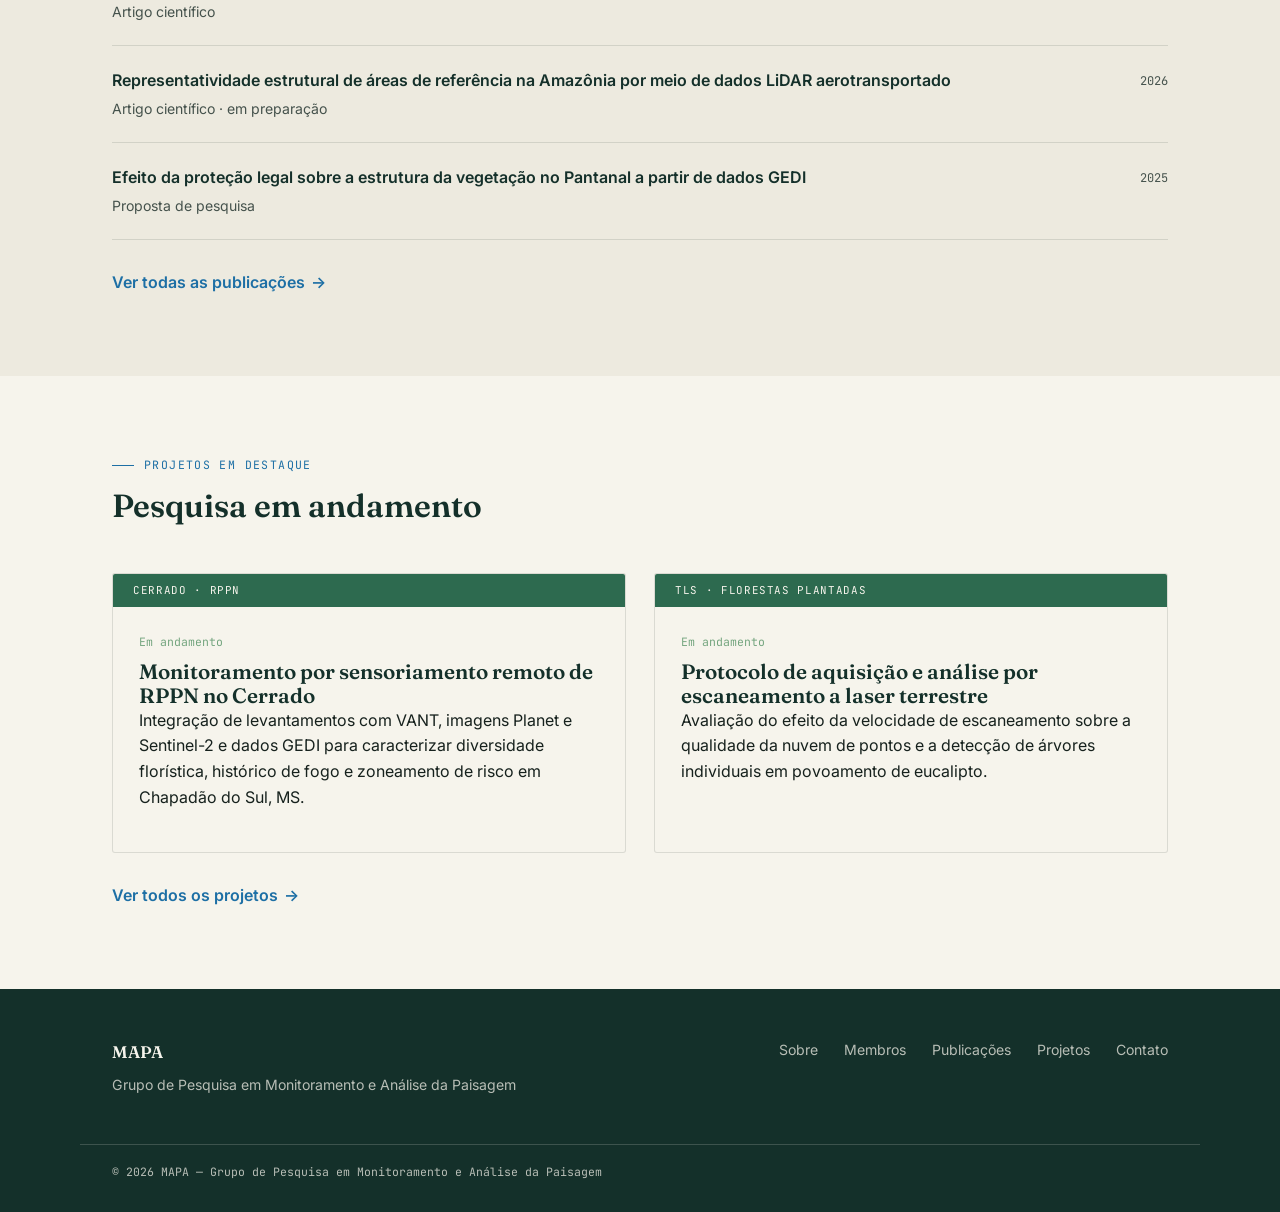
==== commit f3be3fc8: "Update index.html" ====
--- a/index.html
+++ b/index.html
@@ -122,7 +122,7 @@
 
     <div class="list-row">
       <div>
-        <div class="title">Estimation of aboveground biomass in Atlantic Forest fragments using hyperspectral-RPA data: assessing the effect of spatial resolution and shadowed pixels</div>
+        <div class="title" style="text-align: justify;">Estimation of aboveground biomass in Atlantic Forest fragments using hyperspectral-RPA data: assessing the effect of spatial resolution and shadowed pixels</div>
         <div class="authors">Artigo científico</div>
       </div>
       <div class="meta">2026</div>
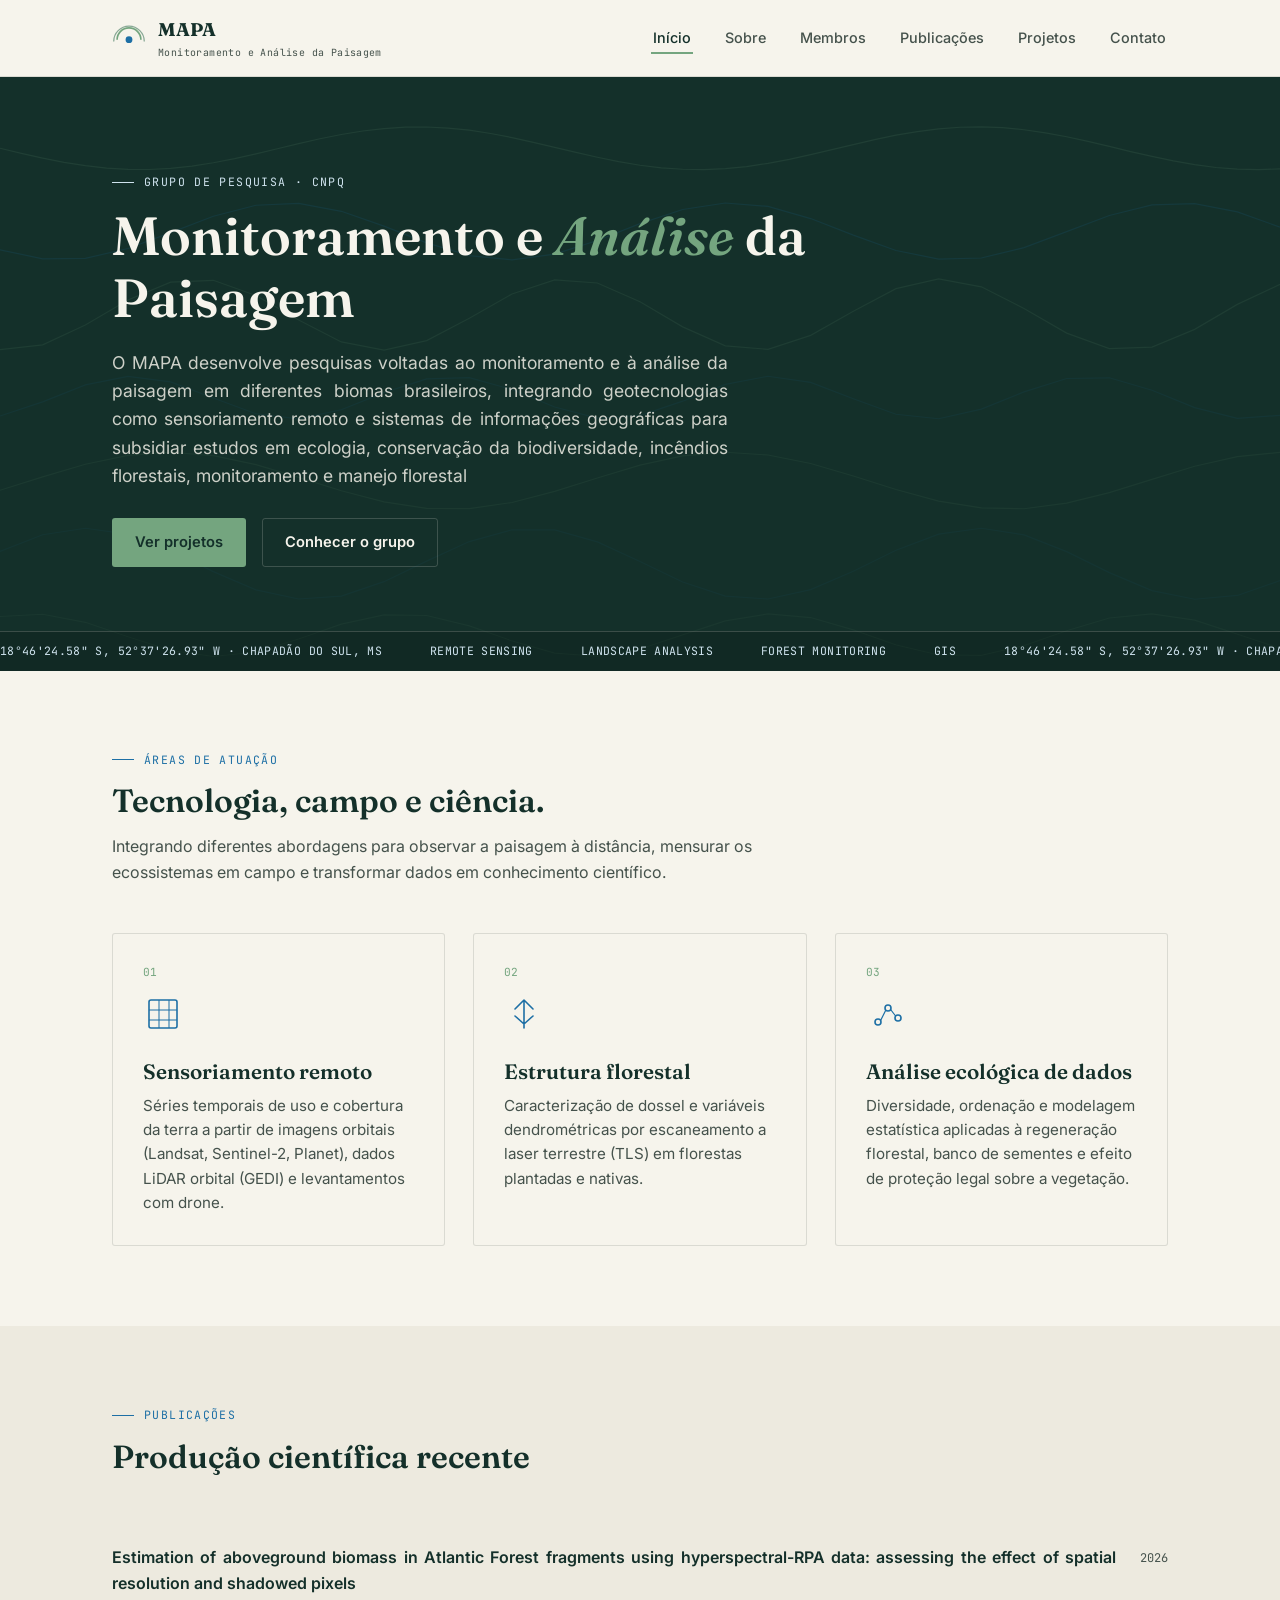
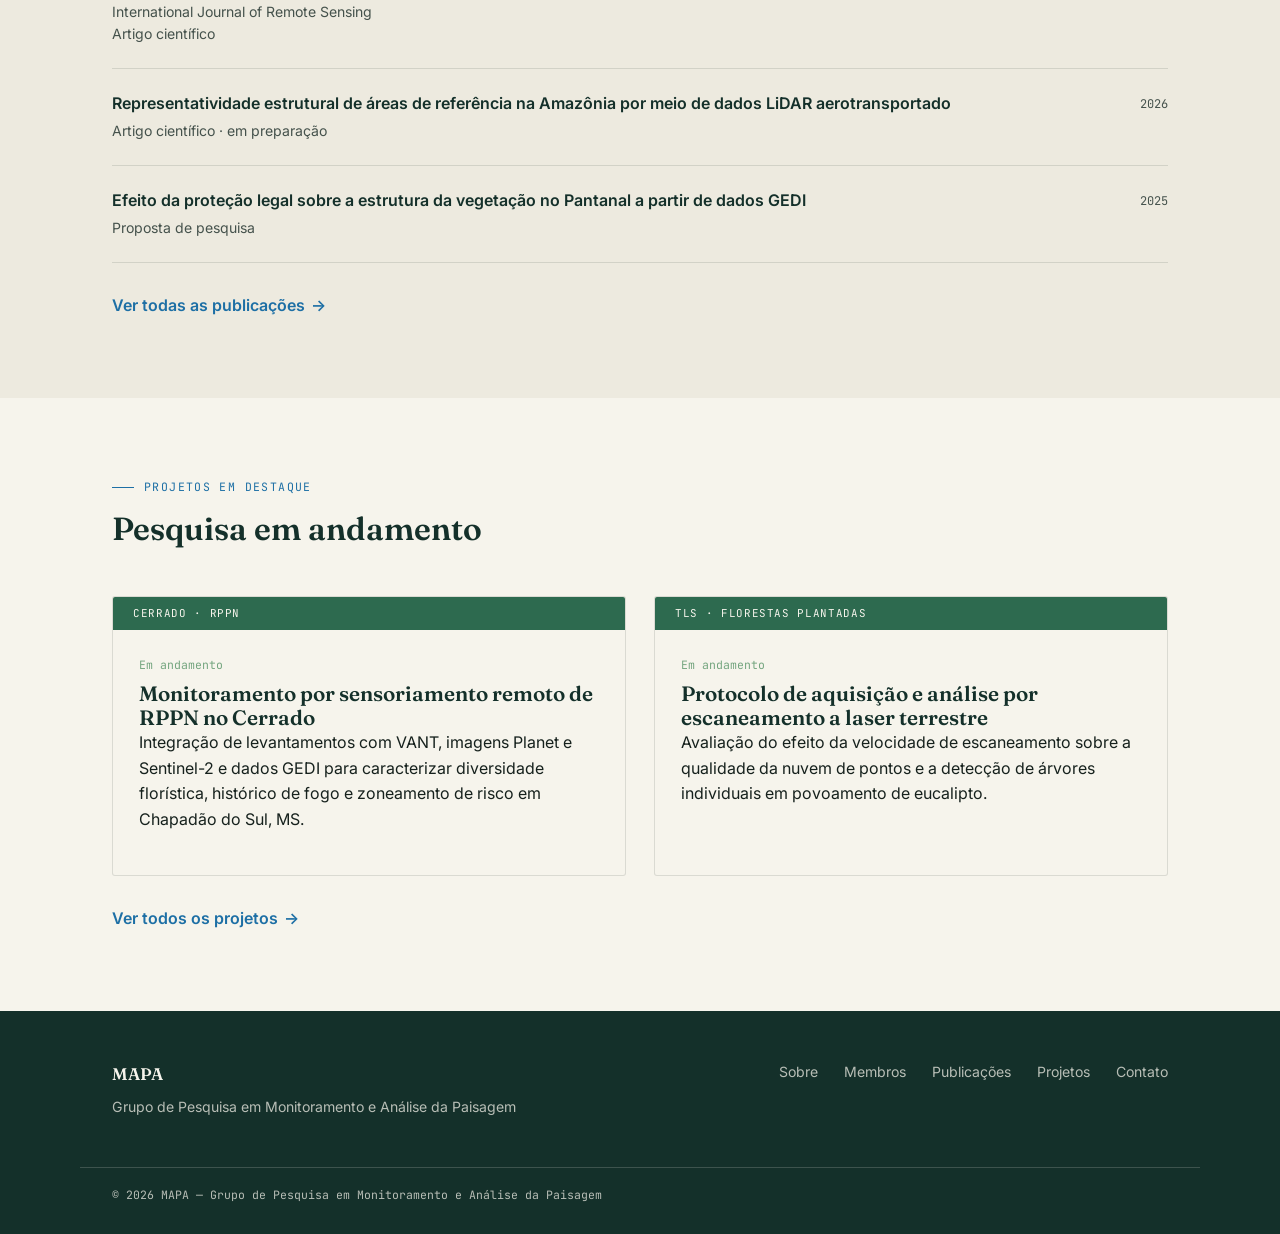
==== commit e14d05c5: "Update index.html" ====
--- a/index.html
+++ b/index.html
@@ -123,6 +123,7 @@
     <div class="list-row">
       <div>
         <div class="title" style="text-align: justify;">Estimation of aboveground biomass in Atlantic Forest fragments using hyperspectral-RPA data: assessing the effect of spatial resolution and shadowed pixels</div>
+        <div class="authors">International Journal of Remote Sensing</div>
         <div class="authors">Artigo científico</div>
       </div>
       <div class="meta">2026</div>
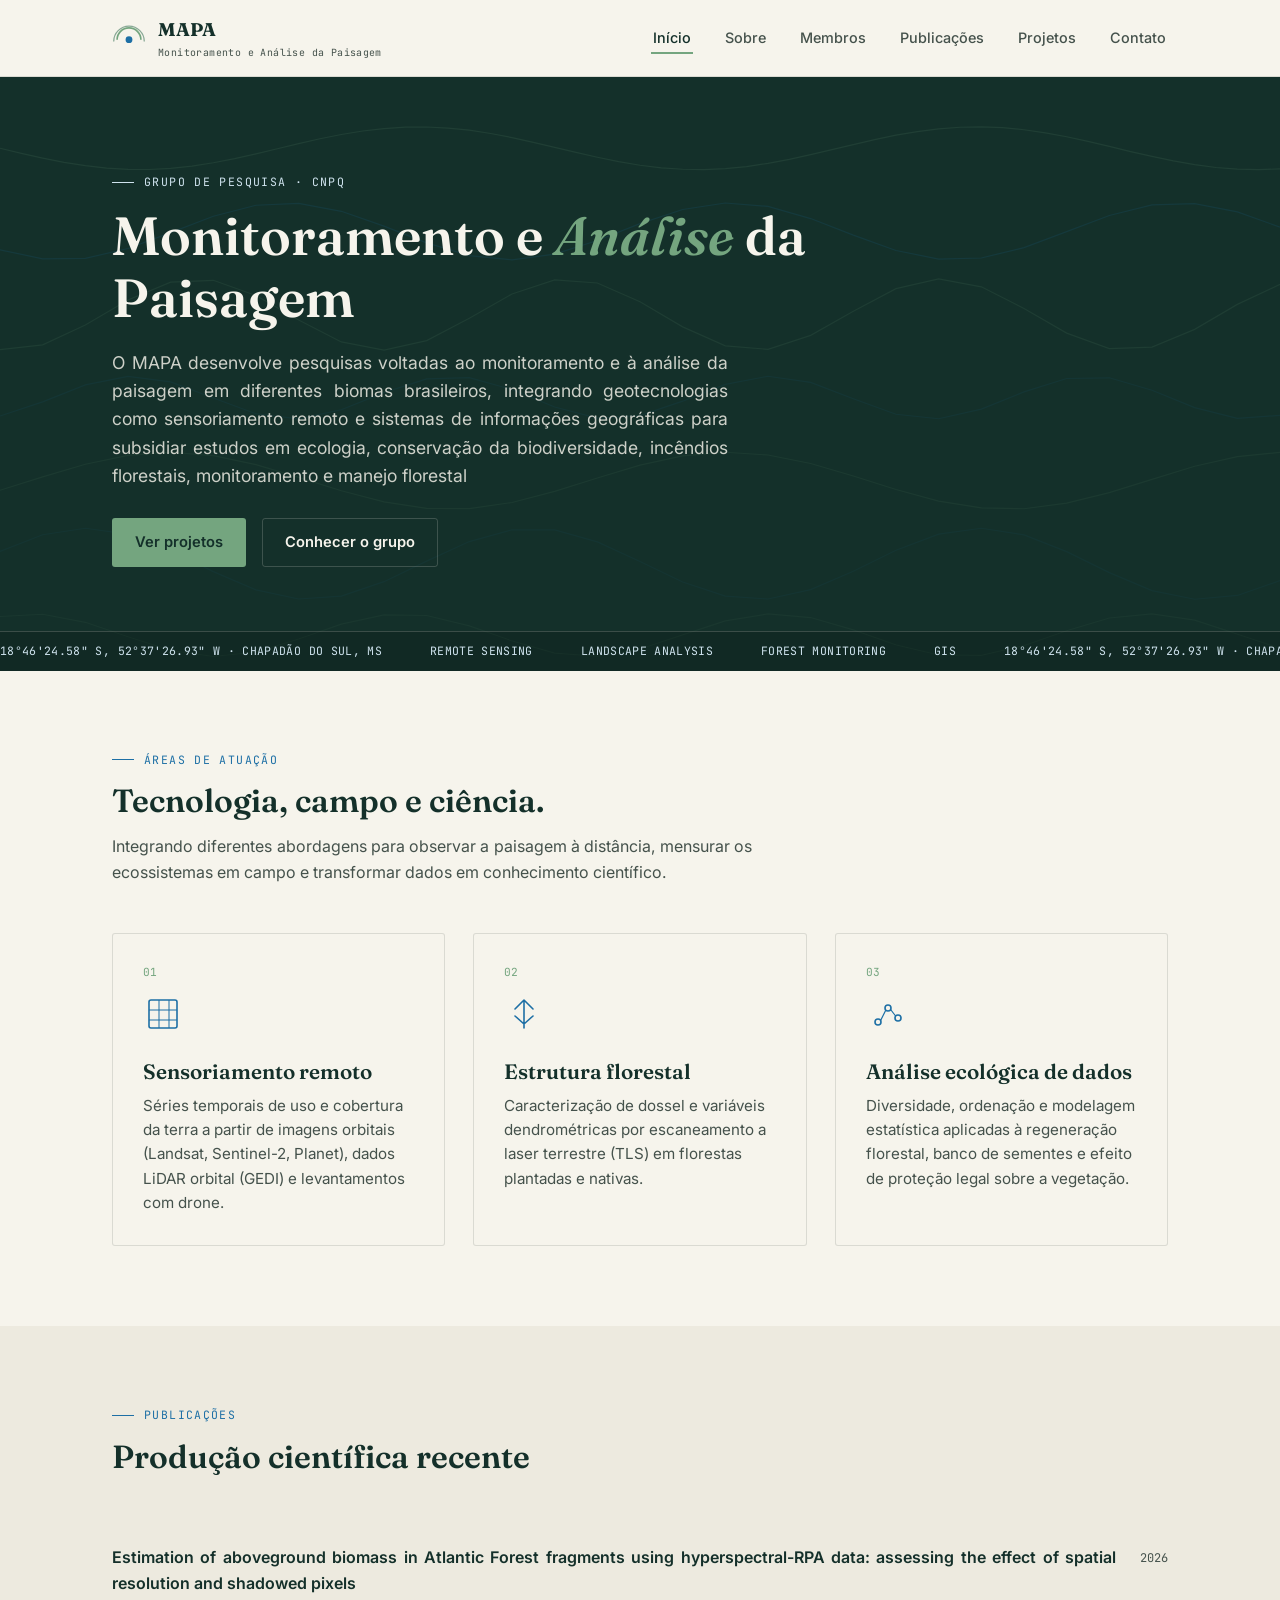
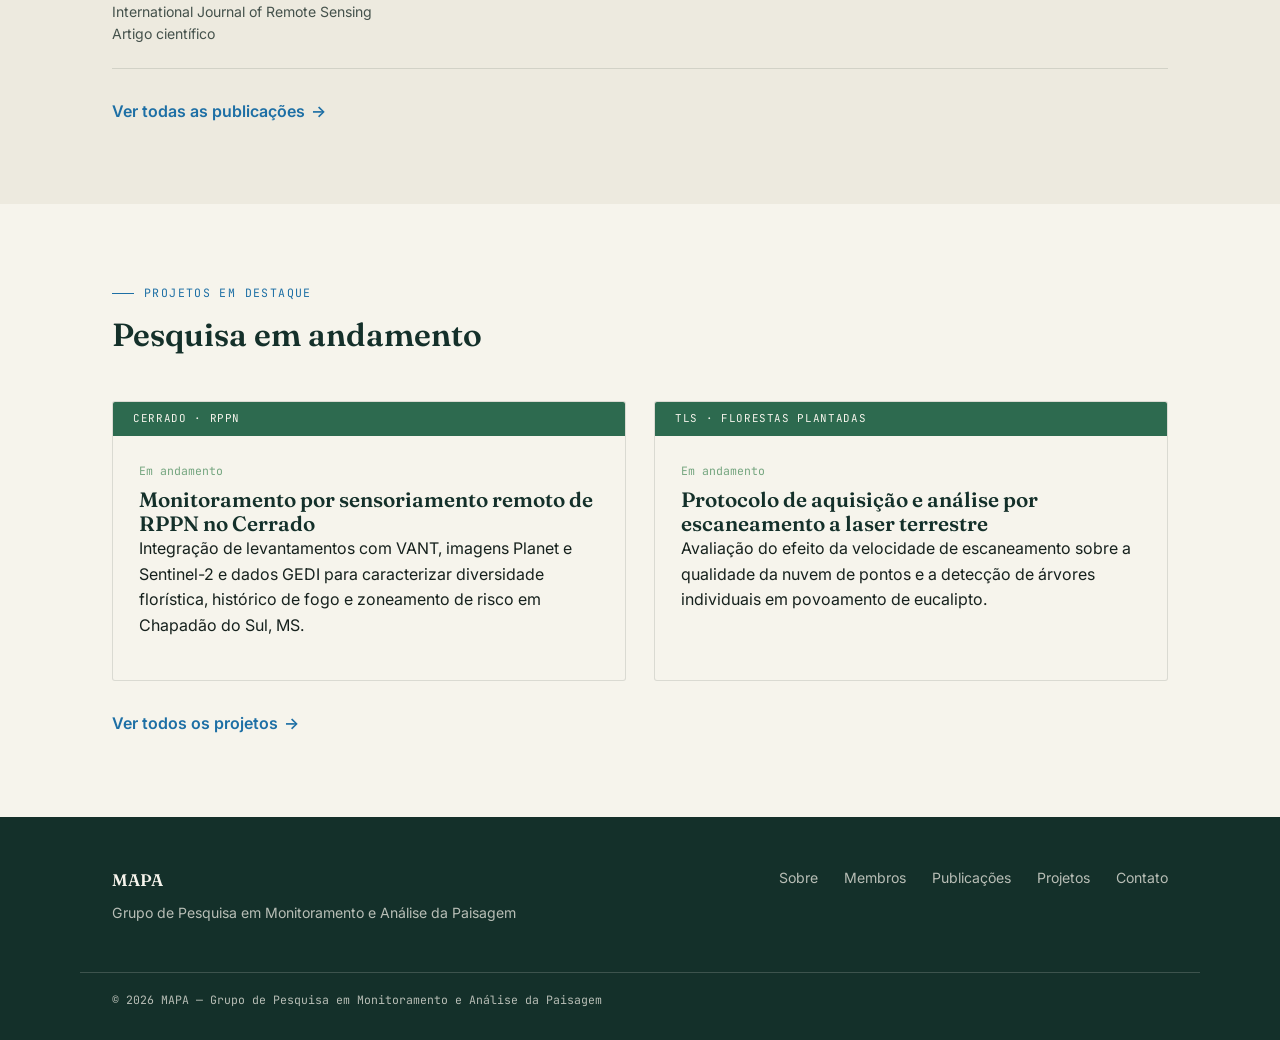
==== commit c78cc479: "Update index.html" ====
--- a/index.html
+++ b/index.html
@@ -128,21 +128,6 @@
       </div>
       <div class="meta">2026</div>
     </div>
-    <div class="list-row">
-      <div>
-        <div class="title">Representatividade estrutural de áreas de referência na Amazônia por meio de dados LiDAR aerotransportado</div>
-        <div class="authors">Artigo científico · em preparação</div>
-      </div>
-      <div class="meta">2026</div>
-    </div>
-    <div class="list-row">
-      <div>
-        <div class="title">Efeito da proteção legal sobre a estrutura da vegetação no Pantanal a partir de dados GEDI</div>
-        <div class="authors">Proposta de pesquisa</div>
-      </div>
-      <div class="meta">2025</div>
-    </div>
-
     <div class="section-foot">
       <a href="publicacoes.html" class="link-arrow">Ver todas as publicações</a>
     </div>
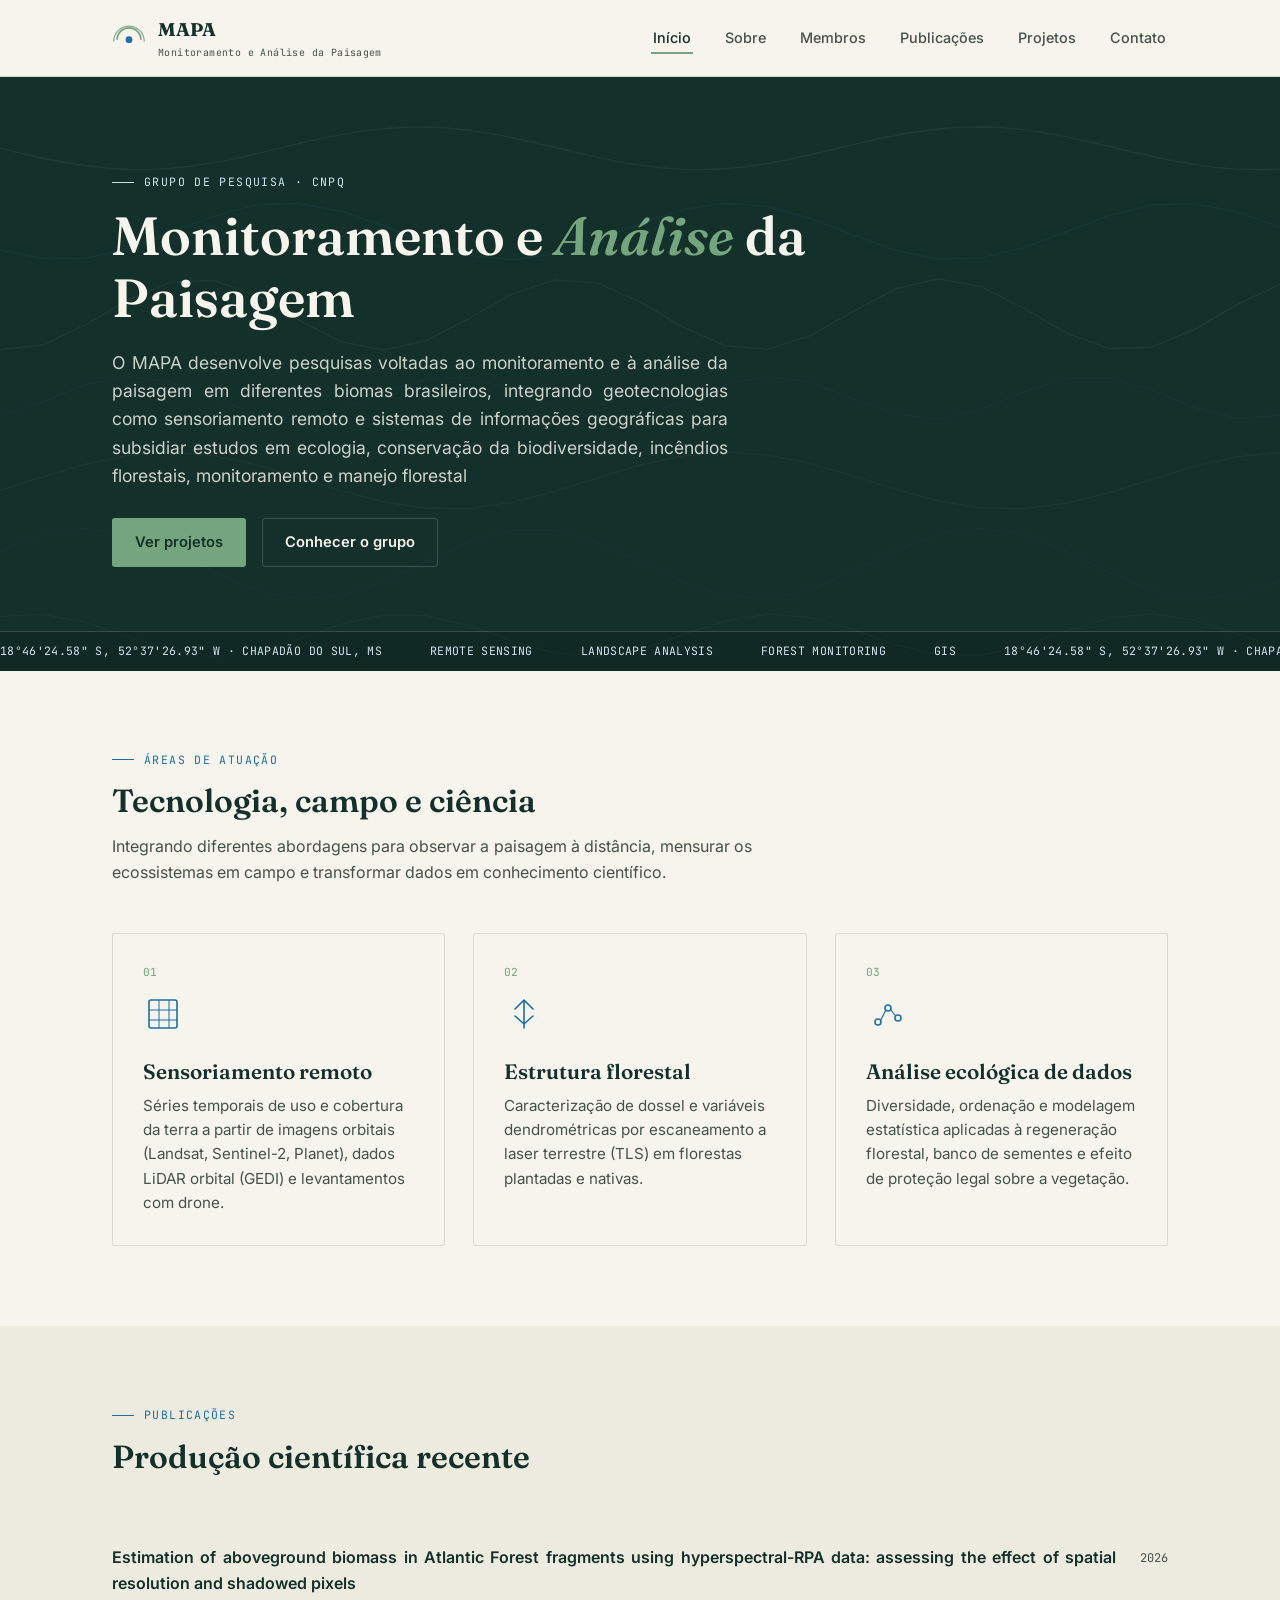
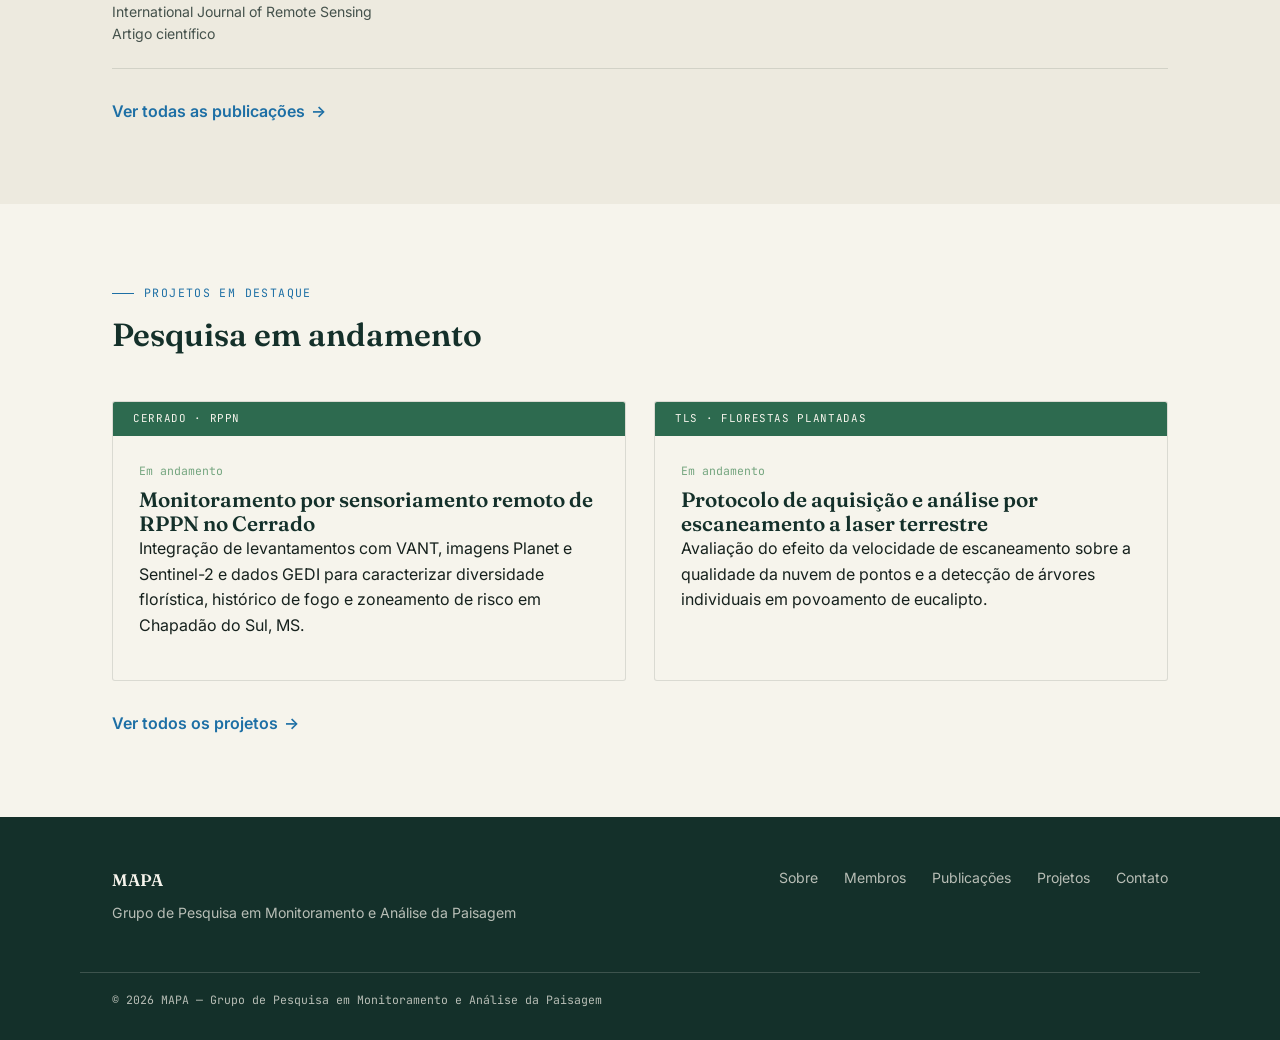
==== commit 74f69449: "Update index.html" ====
--- a/index.html
+++ b/index.html
@@ -77,7 +77,7 @@
   <div class="wrap">
     <div class="section-head">
       <div class="eyebrow">Áreas de atuação</div>
-      <h2>Tecnologia, campo e ciência.</h2>
+      <h2>Tecnologia, campo e ciência</h2>
       <p style="text-align: justify;">Integrando diferentes abordagens para observar a paisagem à distância, mensurar os ecossistemas em campo e transformar dados em conhecimento científico.</p>
     </div>
     <div class="grid-3">
